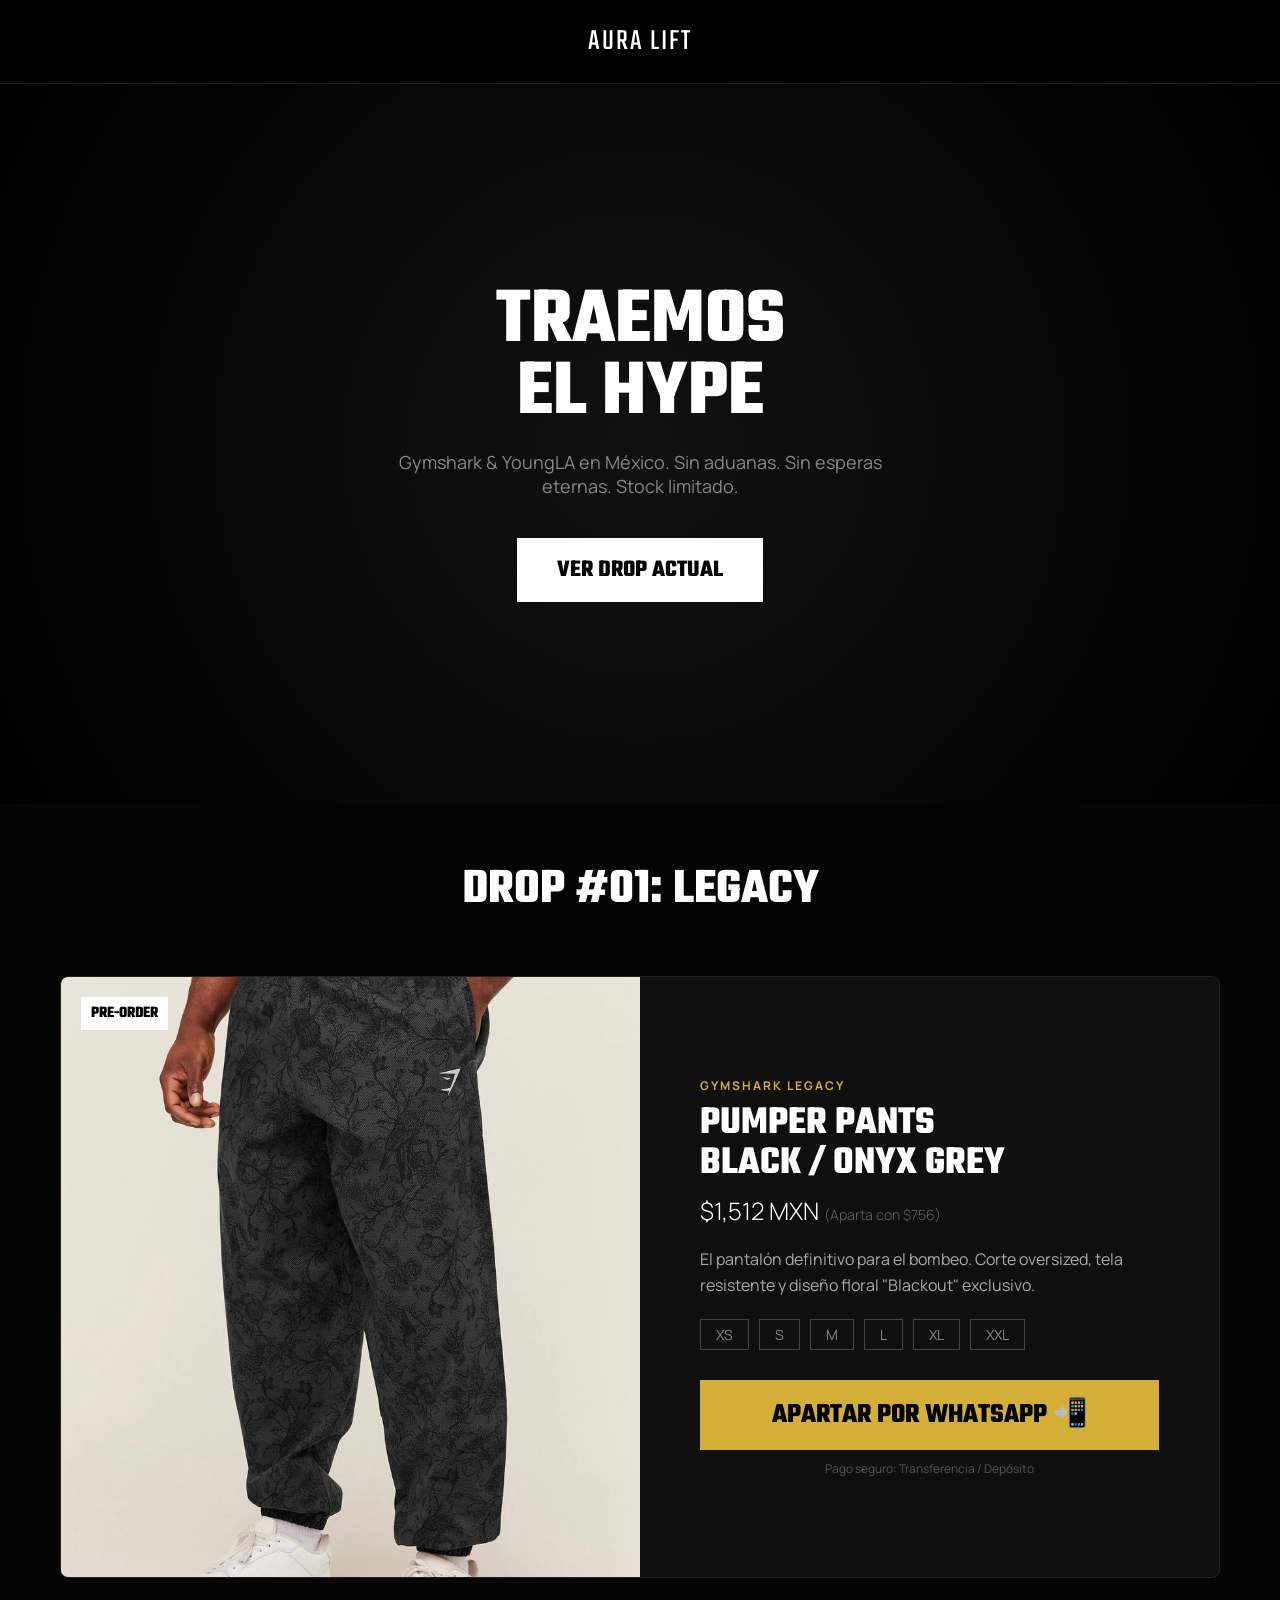
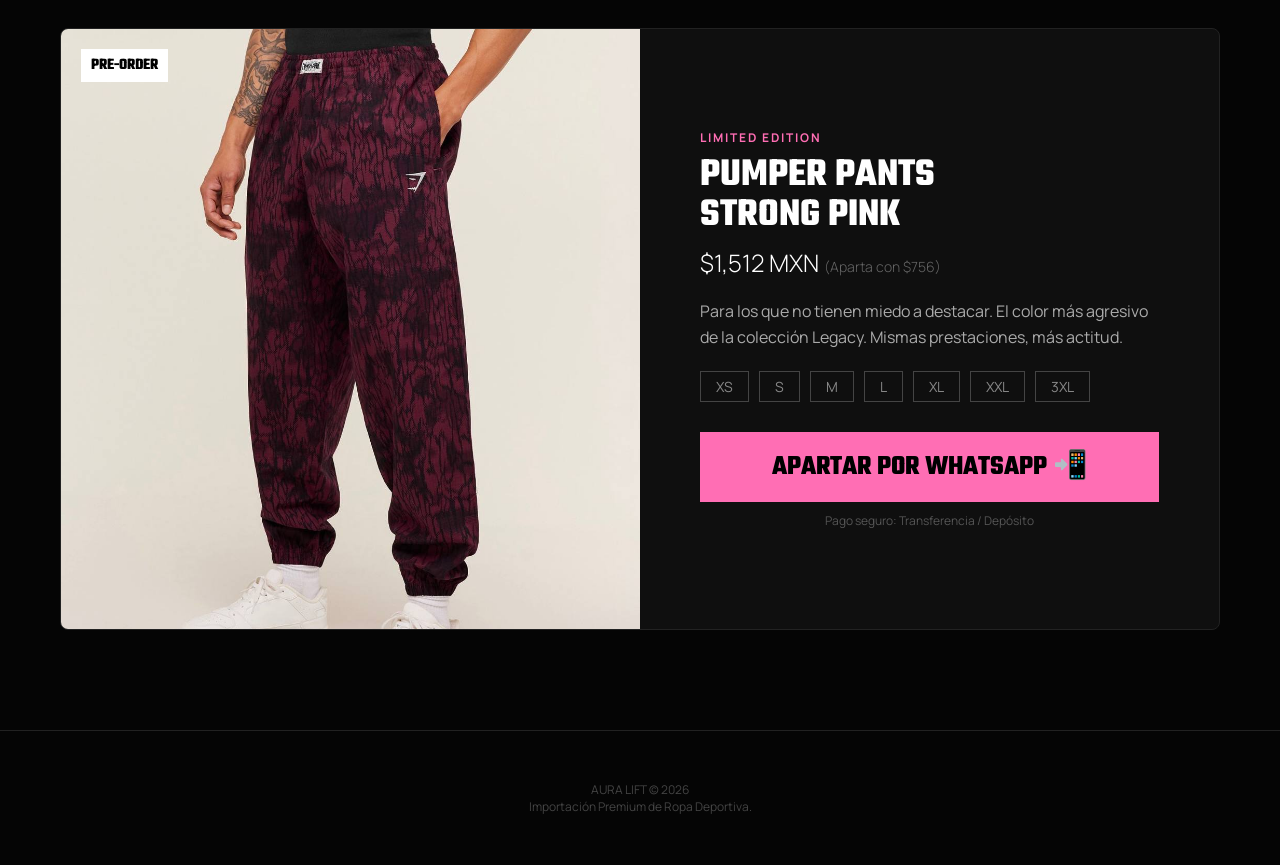
==== auralift/index.html @ 886073d1 "Deploy Aura Lift Store: Add auralift folder with index.html and images" ====
<!DOCTYPE html>
<html lang="es">
<head>
<meta charset="UTF-8">
<meta name="viewport" content="width=device-width, initial-scale=1.0, maximum-scale=1.0, user-scalable=no">
<title>AURA LIFT | Gymwear Premium México</title>
<style>
    @import url('https://fonts.googleapis.com/css2?family=Teko:wght@300;600&family=Manrope:wght@300;500;800&display=swap');

    :root {
        --bg-dark: #050505;
        --accent: #fff;
        --gold: #D4AF37;
        --red: #ff3333;
    }

    * { box-sizing: border-box; margin: 0; padding: 0; }

    body {
        background-color: var(--bg-dark);
        color: #fff;
        font-family: 'Manrope', sans-serif;
        overflow-x: hidden;
    }

    /* === HEADER === */
    header {
        padding: 20px;
        text-align: center;
        border-bottom: 1px solid #222;
        background: rgba(0,0,0,0.9);
        backdrop-filter: blur(10px);
        position: sticky;
        top: 0;
        z-index: 100;
    }
    .logo { font-family: 'Teko'; font-size: 30px; letter-spacing: 2px; }

    /* === HERO === */
    .hero {
        height: 80vh;
        display: flex;
        flex-direction: column;
        justify-content: center;
        align-items: center;
        text-align: center;
        background: radial-gradient(circle at center, #111 0%, #000 100%);
        padding: 20px;
    }
    .hero h1 { font-family: 'Teko'; font-size: 80px; line-height: 0.9; margin-bottom: 20px; text-transform: uppercase; }
    .hero p { color: #888; max-width: 500px; font-size: 18px; margin-bottom: 40px; }
    
    .btn-main {
        background: #fff; color: #000; font-family: 'Teko'; font-size: 24px; padding: 15px 40px; text-decoration: none; text-transform: uppercase; font-weight: bold;
        transition: 0.3s;
    }
    .btn-main:hover { background: #ccc; transform: scale(1.05); }

    /* === CATALOG === */
    .catalog { padding: 50px 20px; max-width: 1200px; margin: 0 auto; }
    .section-title { font-family: 'Teko'; font-size: 50px; text-align: center; margin-bottom: 50px; }

    .product-grid { display: flex; flex-direction: column; gap: 50px; } /* Mobile First */

    .product-card {
        background: #0f0f0f;
        border: 1px solid #222;
        border-radius: 8px;
        overflow: hidden;
        margin-bottom: 0; /* Reset margin */
    }
    
    .product-gallery {
        position: relative;
        height: 500px;
        overflow: hidden;
    }
    .product-img {
        width: 100%; height: 100%; object-fit: cover;
    }
    
    .product-info { padding: 30px; }
    .product-tag { color: var(--gold); font-size: 12px; letter-spacing: 2px; text-transform: uppercase; font-weight: bold; margin-bottom: 10px; display: block; }
    .product-title { font-family: 'Teko'; font-size: 40px; margin-bottom: 10px; line-height: 1; }
    .product-price { font-size: 24px; color: #fff; font-weight: 300; margin-bottom: 20px; }
    .product-sizes { display: flex; gap: 10px; margin-bottom: 30px; }
    .size { border: 1px solid #444; padding: 5px 15px; color: #888; font-size: 14px; }
    
    .btn-buy {
        display: block; width: 100%; text-align: center; background: var(--gold); color: #000;
        font-family: 'Teko'; font-size: 28px; padding: 15px; text-decoration: none; text-transform: uppercase; font-weight: bold;
    }

    /* === FOOTER === */
    footer { padding: 50px 20px; text-align: center; border-top: 1px solid #222; margin-top: 50px; color: #444; font-size: 12px; }

    @media (min-width: 768px) {
        .product-card { display: flex; align-items: center; }
        .product-gallery { width: 50%; height: 600px; }
        .product-info { width: 50%; padding: 60px; }
    }
</style>
</head>
<body>

<header>
    <div class="logo">AURA LIFT</div>
</header>

<section class="hero">
    <h1>TRAEMOS<br>EL HYPE</h1>
    <p>Gymshark & YoungLA en México. Sin aduanas. Sin esperas eternas. Stock limitado.</p>
    <a href="#drop" class="btn-main">VER DROP ACTUAL</a>
</section>

<section class="catalog" id="drop">
    <h2 class="section-title">DROP #01: LEGACY</h2>

    <div class="product-grid">
        
        <!-- PRODUCT 1: BLACK / ONYX GREY -->
        <div class="product-card">
            <div class="product-gallery">
                <img src="img/pumper_pants_1.jpg" class="product-img">
                <div style="position:absolute; top:20px; left:20px; background:#fff; color:#000; padding:5px 10px; font-family:'Teko'; font-weight:bold;">PRE-ORDER</div>
            </div>
            <div class="product-info">
                <span class="product-tag">GYMSHARK LEGACY</span>
                <h3 class="product-title">PUMPER PANTS<br>BLACK / ONYX GREY</h3>
                <div class="product-price">$1,512 MXN <span style="font-size:14px; color:#666;">(Aparta con $756)</span></div>
                
                <p style="color:#aaa; line-height:1.6; margin-bottom:20px;">
                    El pantalón definitivo para el bombeo. Corte oversized, tela resistente y diseño floral "Blackout" exclusivo.
                </p>

                <div class="product-sizes">
                    <div class="size">XS</div><div class="size">S</div><div class="size">M</div><div class="size">L</div><div class="size">XL</div><div class="size">XXL</div>
                </div>

                <!-- WhatsApp Link (Dynamic) -->
                <a href="https://wa.me/528332051472?text=Hola,%20quiero%20apartar%20el%20Pumper%20Pants%20BLACK%20en%20talla..." class="btn-buy">
                    APARTAR POR WHATSAPP 📲
                </a>
                <p style="text-align:center; font-size:12px; color:#555; margin-top:10px;">Pago seguro: Transferencia / Depósito</p>
            </div>
        </div>

        <!-- PRODUCT 2: STRONG PINK -->
        <div class="product-card">
            <div class="product-gallery">
                <img src="img/pumper_pink_1.jpg" class="product-img">
                <div style="position:absolute; top:20px; left:20px; background:#fff; color:#000; padding:5px 10px; font-family:'Teko'; font-weight:bold;">PRE-ORDER</div>
            </div>
            <div class="product-info">
                <span class="product-tag" style="color:#ff6eb4;">LIMITED EDITION</span>
                <h3 class="product-title">PUMPER PANTS<br>STRONG PINK</h3>
                <div class="product-price">$1,512 MXN <span style="font-size:14px; color:#666;">(Aparta con $756)</span></div>
                
                <p style="color:#aaa; line-height:1.6; margin-bottom:20px;">
                    Para los que no tienen miedo a destacar. El color más agresivo de la colección Legacy. Mismas prestaciones, más actitud.
                </p>

                <div class="product-sizes">
                    <div class="size">XS</div><div class="size">S</div><div class="size">M</div><div class="size">L</div><div class="size">XL</div><div class="size">XXL</div><div class="size">3XL</div>
                </div>

                <!-- WhatsApp Link (Dynamic) -->
                <a href="https://wa.me/528332051472?text=Hola,%20quiero%20apartar%20el%20Pumper%20Pants%20PINK%20en%20talla..." class="btn-buy" style="background:#ff6eb4; color:#000;">
                    APARTAR POR WHATSAPP 📲
                </a>
                <p style="text-align:center; font-size:12px; color:#555; margin-top:10px;">Pago seguro: Transferencia / Depósito</p>
            </div>
        </div>

    </div>
</section>

<footer>
    AURA LIFT © 2026<br>
    Importación Premium de Ropa Deportiva.
</footer>

</body>
</html>
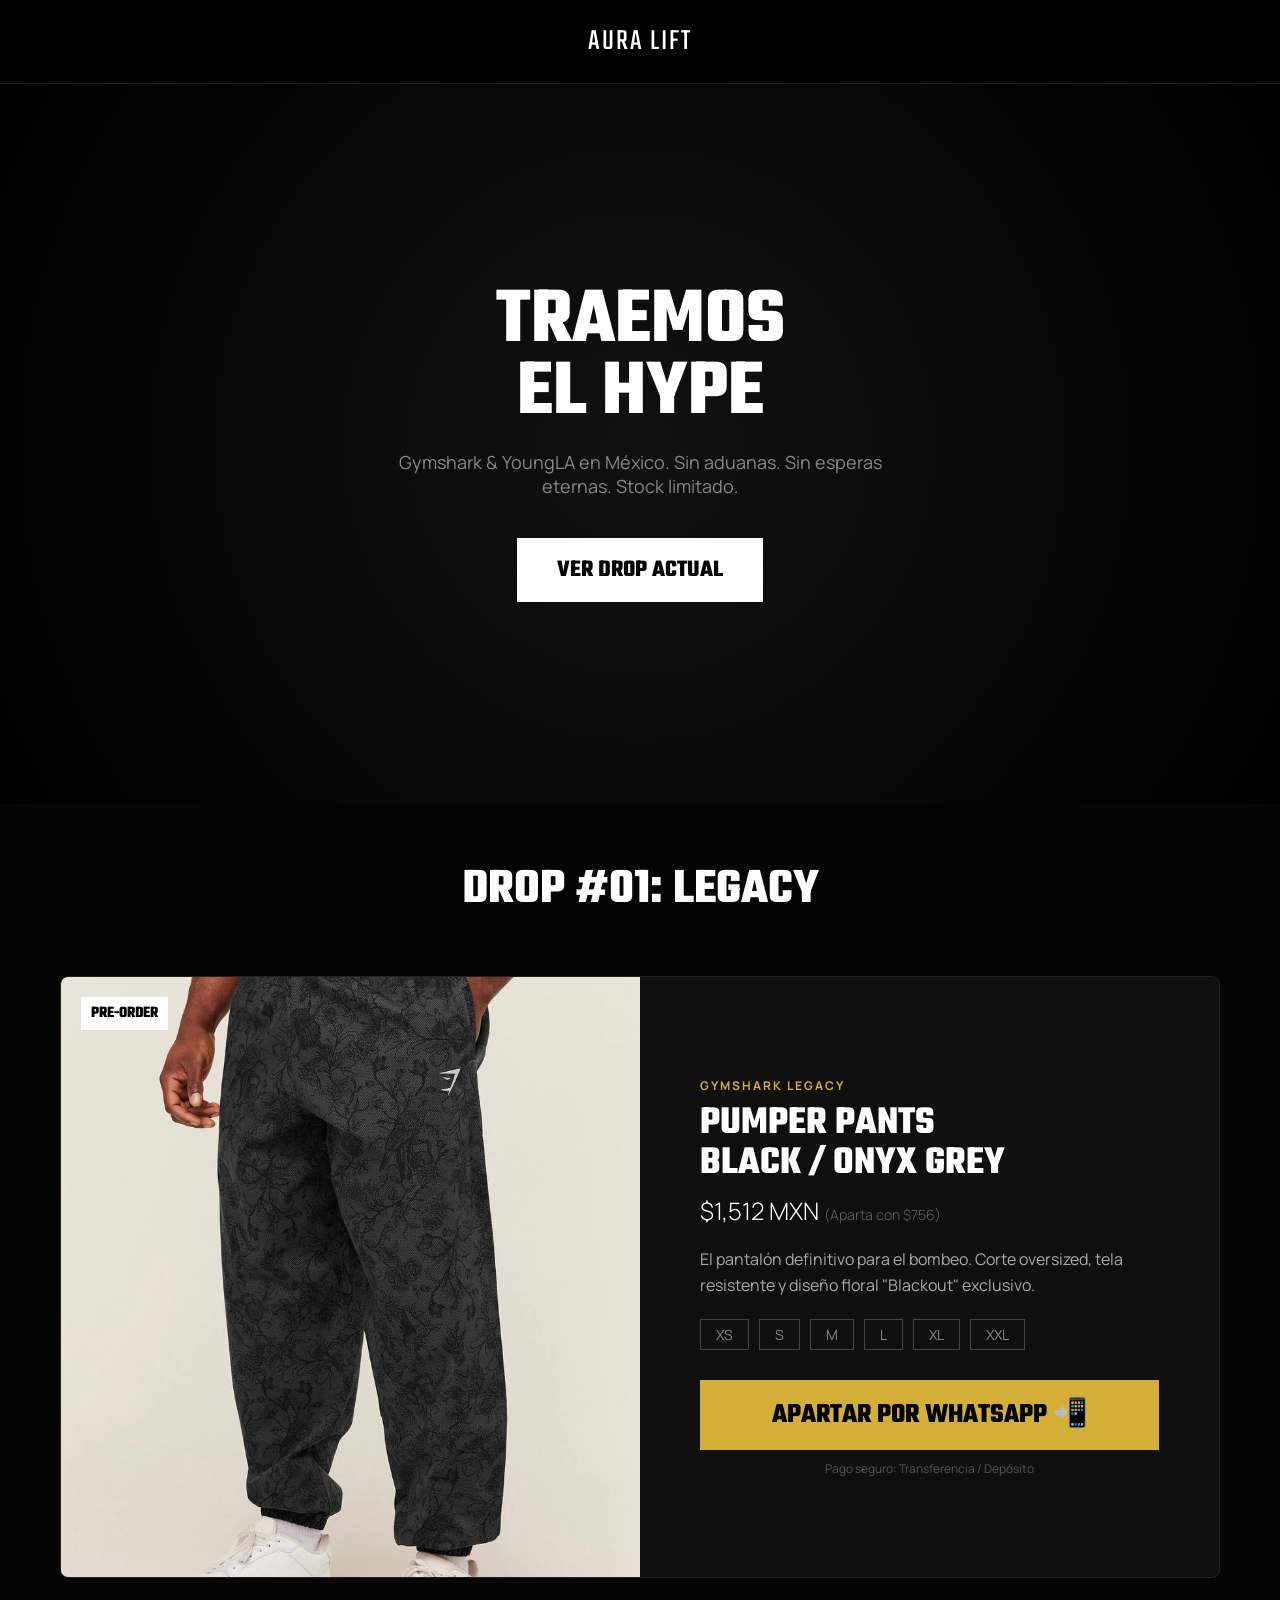
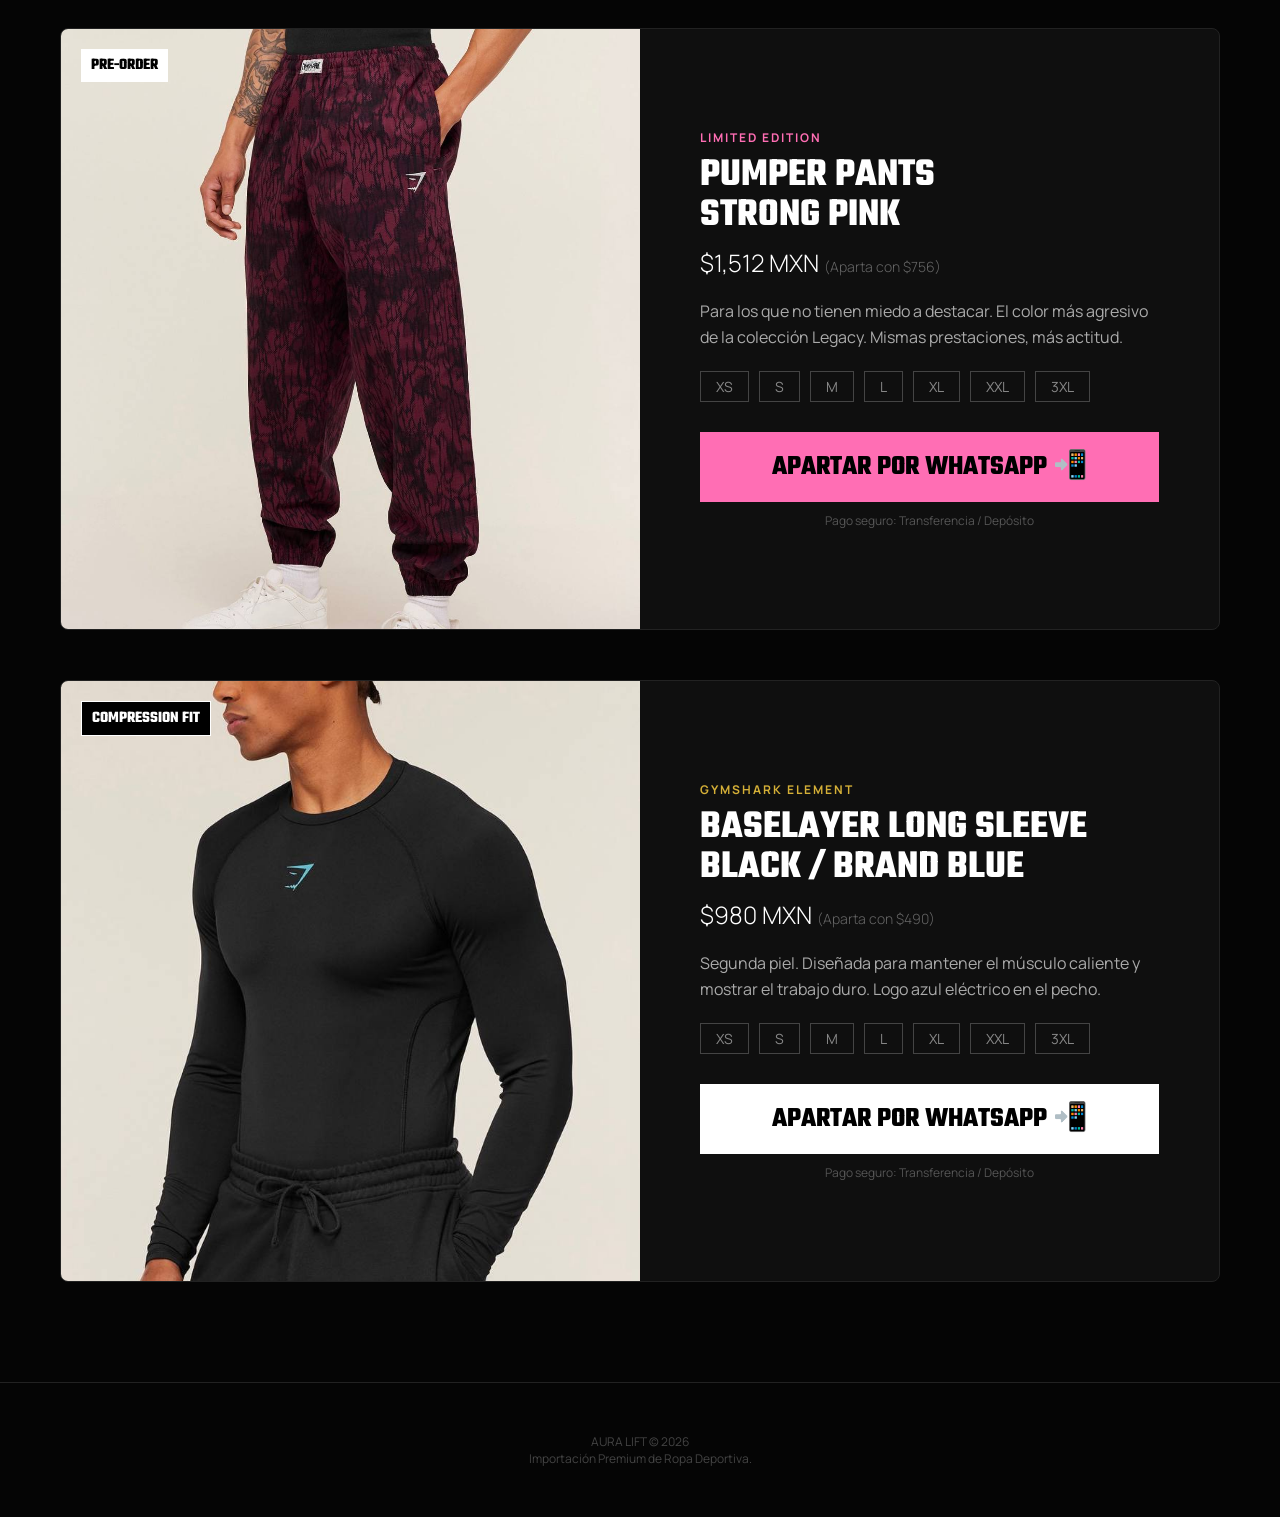
==== commit 39eb310d: "Update Aura Lift Store: Add Element Baselayer and fix layout" ====
--- a/auralift/index.html
+++ b/auralift/index.html
@@ -68,7 +68,29 @@
         border-radius: 8px;
         overflow: hidden;
         margin-bottom: 0; /* Reset margin */
-    }
+        position: relative;
+    }
+
+    /* COLOR SELECTOR STYLES */
+    .color-selector {
+        display: flex;
+        gap: 15px;
+        margin-bottom: 20px;
+    }
+    .color-dot {
+        width: 30px; height: 30px;
+        border-radius: 50%;
+        border: 2px solid #333;
+        cursor: pointer;
+        transition: 0.3s;
+    }
+    .color-dot:hover, .color-dot.active { border-color: #fff; transform: scale(1.1); }
+    
+    /* Hide/Show Logic */
+    .variant { display: none; }
+    .variant.active { display: block; animation: fadeIn 0.5s; }
+    
+    @keyframes fadeIn { from { opacity: 0; } to { opacity: 1; } }
     
     .product-gallery {
         position: relative;
@@ -172,6 +194,33 @@
             </div>
         </div>
 
+        <!-- PRODUCT 3: ELEMENT BASELAYER (COMPRESSION) -->
+        <div class="product-card">
+            <div class="product-gallery">
+                <img src="img/baselayer_1.jpg" class="product-img">
+                <div style="position:absolute; top:20px; left:20px; background:#000; color:#fff; padding:5px 10px; font-family:'Teko'; font-weight:bold; border:1px solid #fff;">COMPRESSION FIT</div>
+            </div>
+            <div class="product-info">
+                <span class="product-tag">GYMSHARK ELEMENT</span>
+                <h3 class="product-title">BASELAYER LONG SLEEVE<br>BLACK / BRAND BLUE</h3>
+                <div class="product-price">$980 MXN <span style="font-size:14px; color:#666;">(Aparta con $490)</span></div>
+                
+                <p style="color:#aaa; line-height:1.6; margin-bottom:20px;">
+                    Segunda piel. Diseñada para mantener el músculo caliente y mostrar el trabajo duro. Logo azul eléctrico en el pecho.
+                </p>
+
+                <div class="product-sizes">
+                    <div class="size">XS</div><div class="size">S</div><div class="size">M</div><div class="size">L</div><div class="size">XL</div><div class="size">XXL</div><div class="size">3XL</div>
+                </div>
+
+                <!-- WhatsApp Link -->
+                <a href="https://wa.me/528332051472?text=Hola,%20quiero%20apartar%20la%20Baselayer%20Negra%20en%20talla..." class="btn-buy" style="background:#fff;">
+                    APARTAR POR WHATSAPP 📲
+                </a>
+                <p style="text-align:center; font-size:12px; color:#555; margin-top:10px;">Pago seguro: Transferencia / Depósito</p>
+            </div>
+        </div>
+
     </div>
 </section>
 
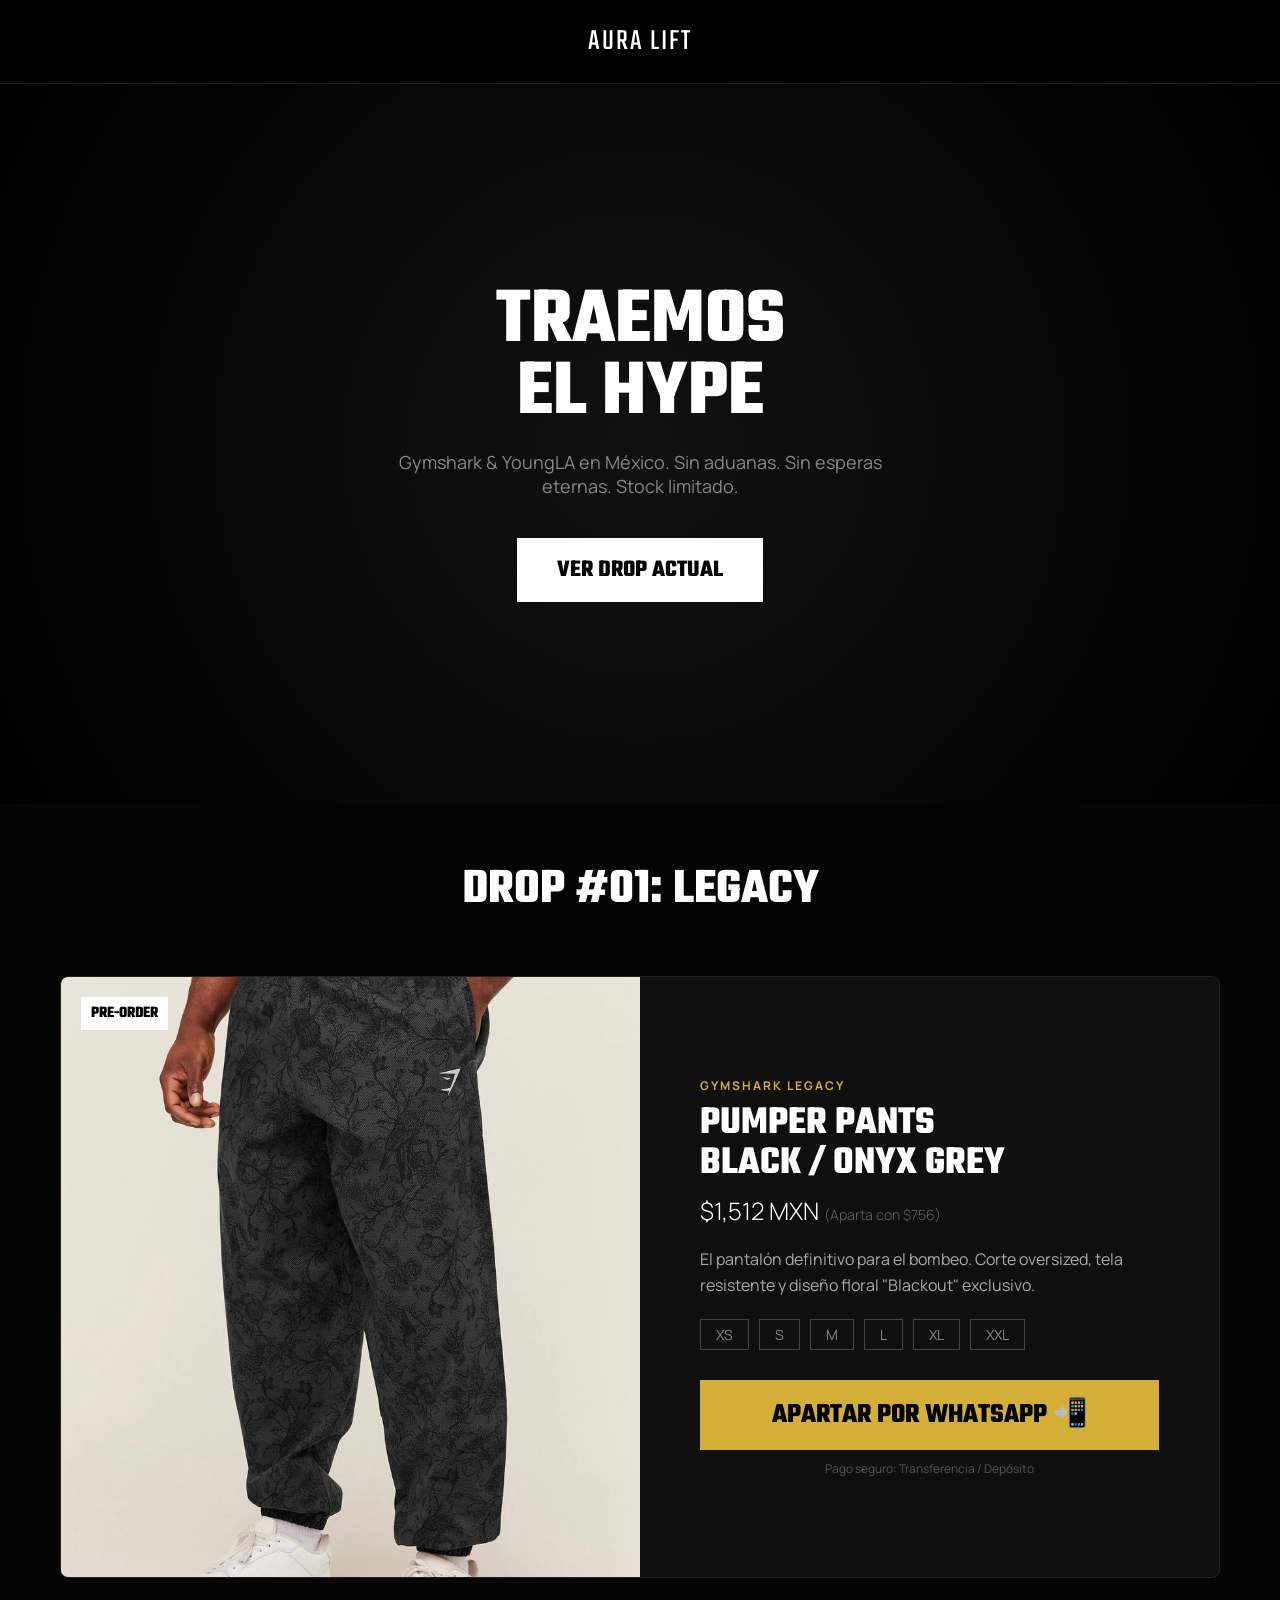
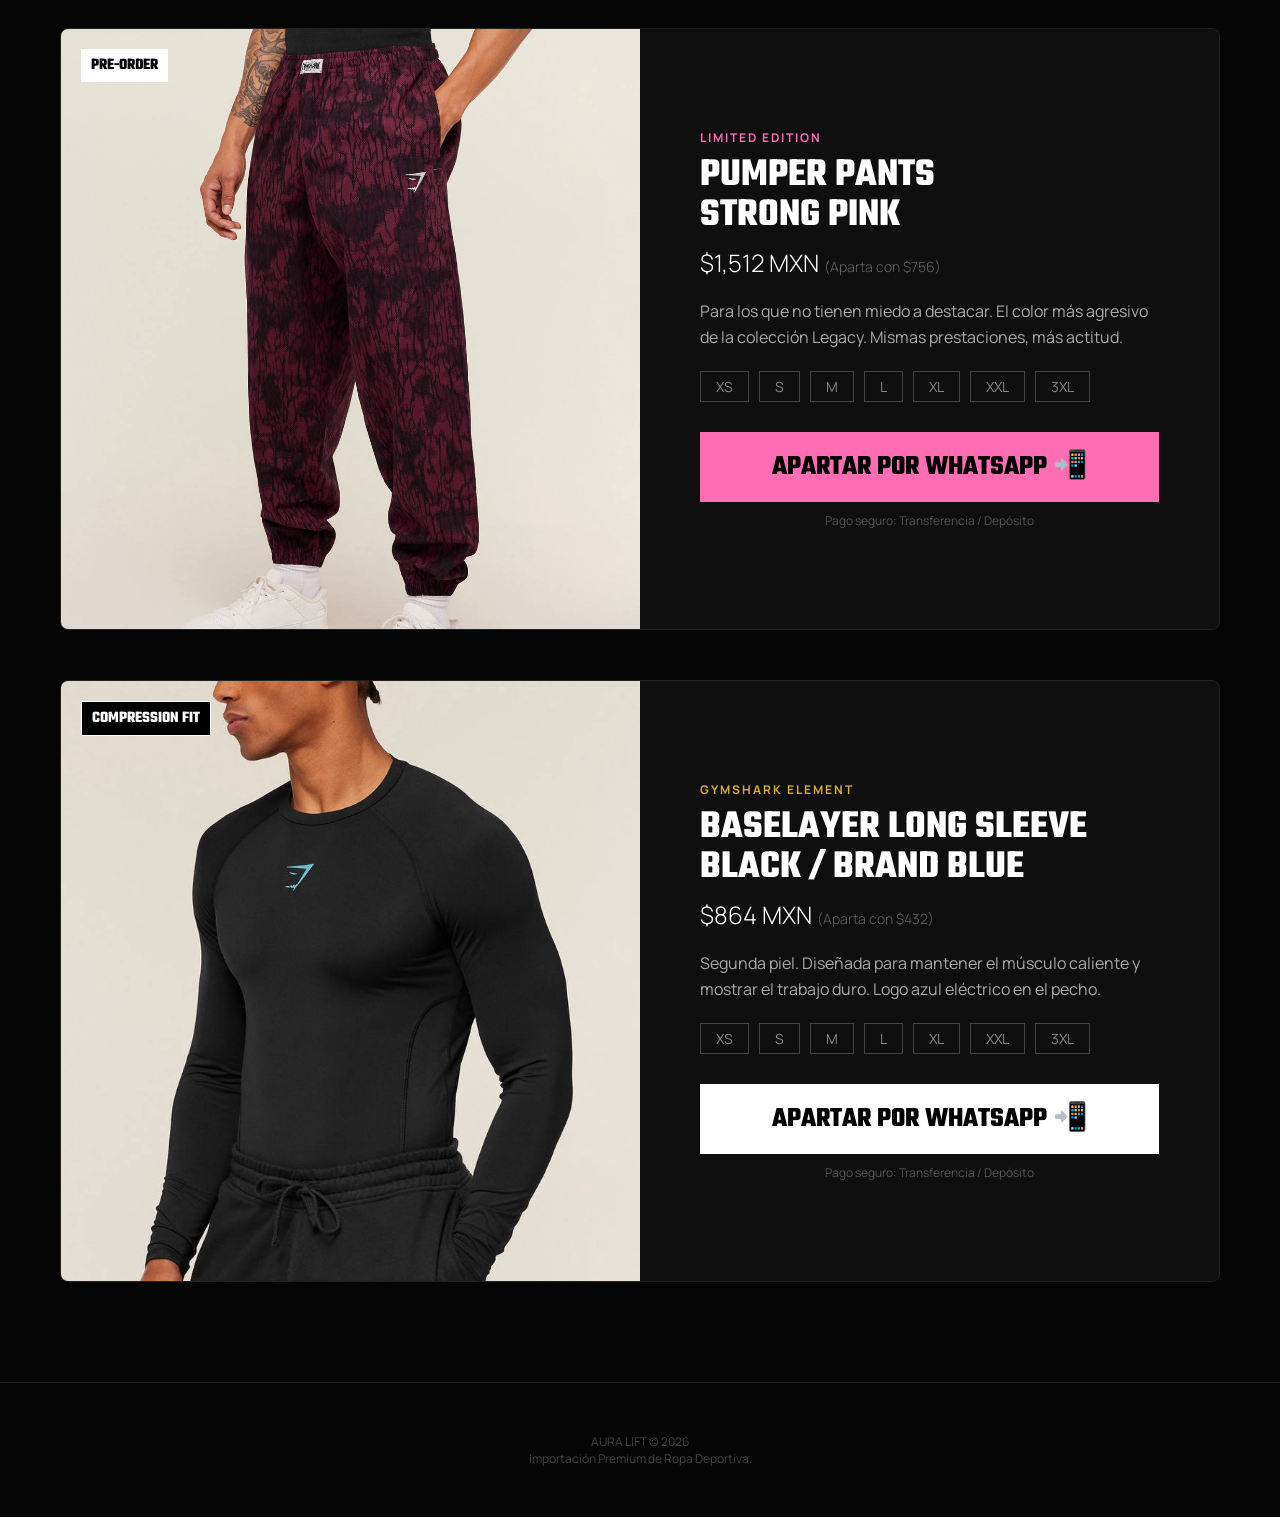
==== commit 8033ea89: "Update Aura Lift Pricing: Correct Baselayer price to" ====
--- a/auralift/index.html
+++ b/auralift/index.html
@@ -203,7 +203,7 @@
             <div class="product-info">
                 <span class="product-tag">GYMSHARK ELEMENT</span>
                 <h3 class="product-title">BASELAYER LONG SLEEVE<br>BLACK / BRAND BLUE</h3>
-                <div class="product-price">$980 MXN <span style="font-size:14px; color:#666;">(Aparta con $490)</span></div>
+                <div class="product-price">$864 MXN <span style="font-size:14px; color:#666;">(Aparta con $432)</span></div>
                 
                 <p style="color:#aaa; line-height:1.6; margin-bottom:20px;">
                     Segunda piel. Diseñada para mantener el músculo caliente y mostrar el trabajo duro. Logo azul eléctrico en el pecho.
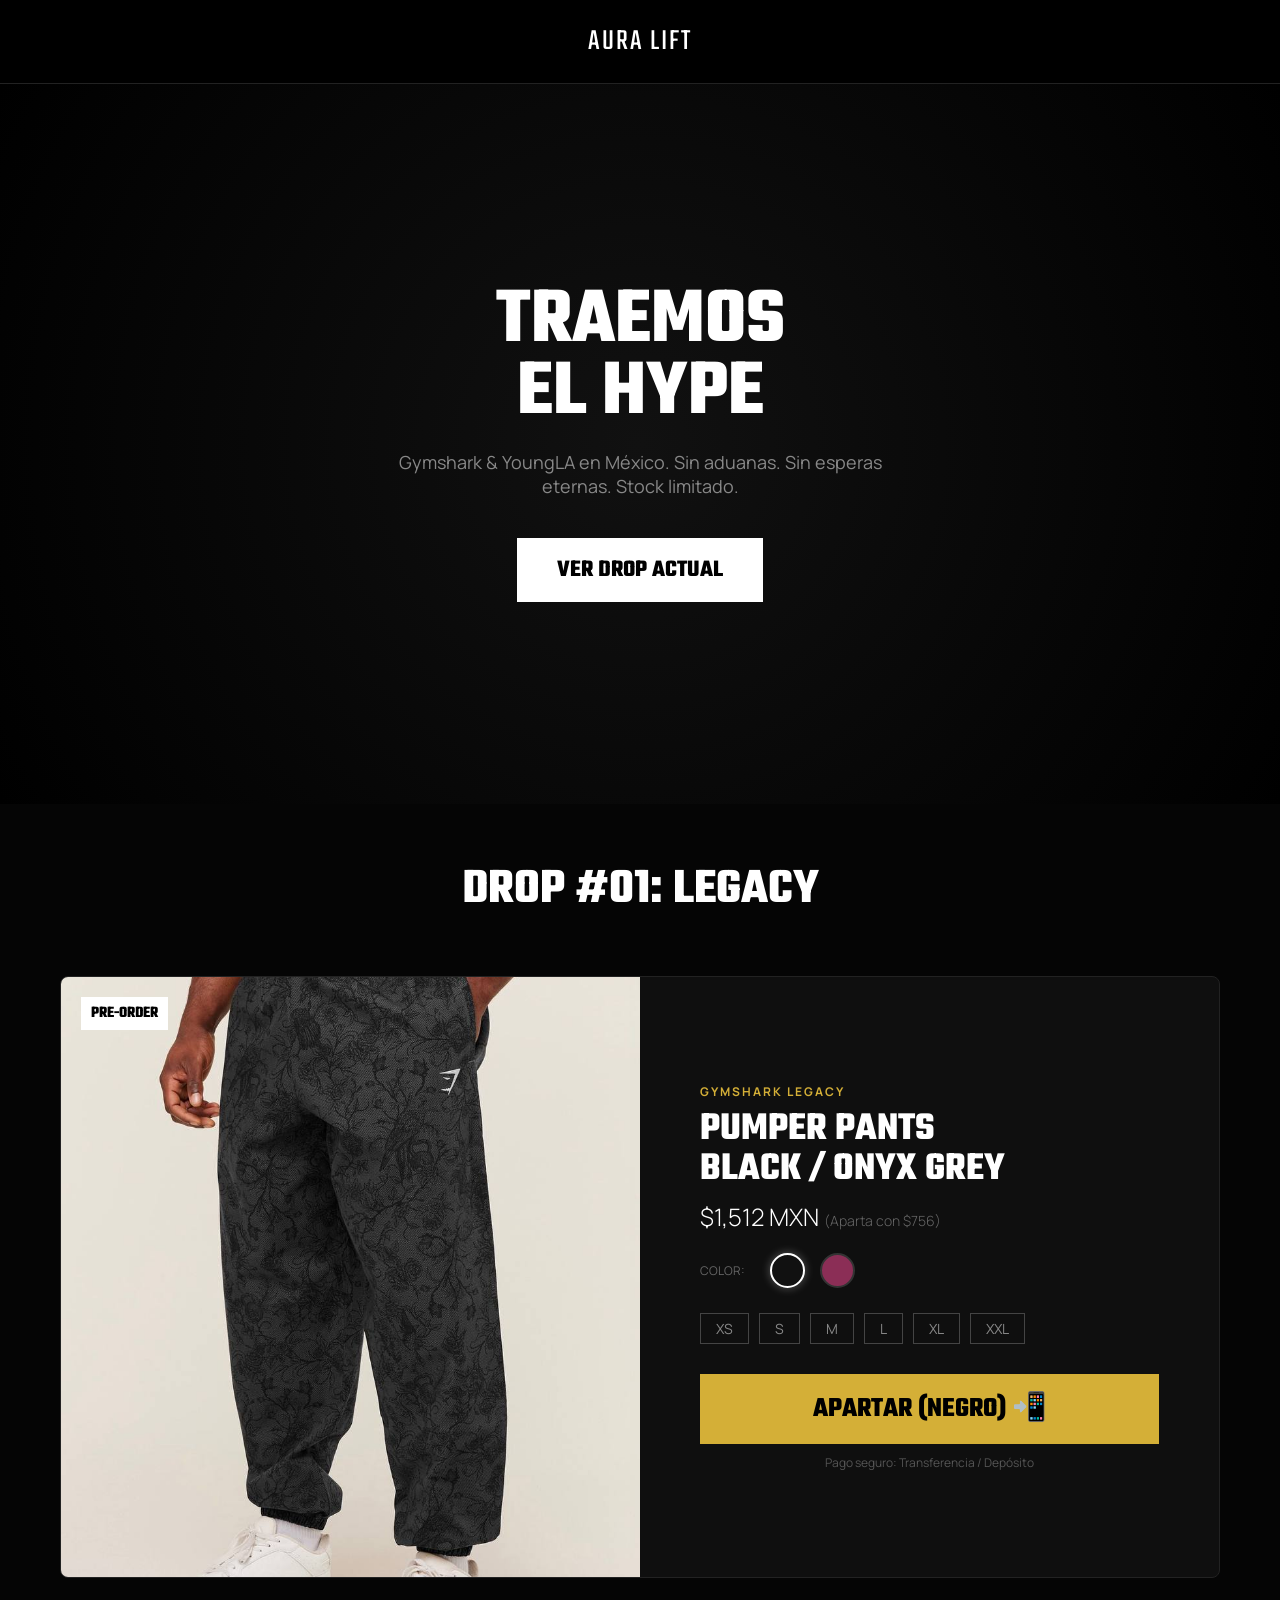
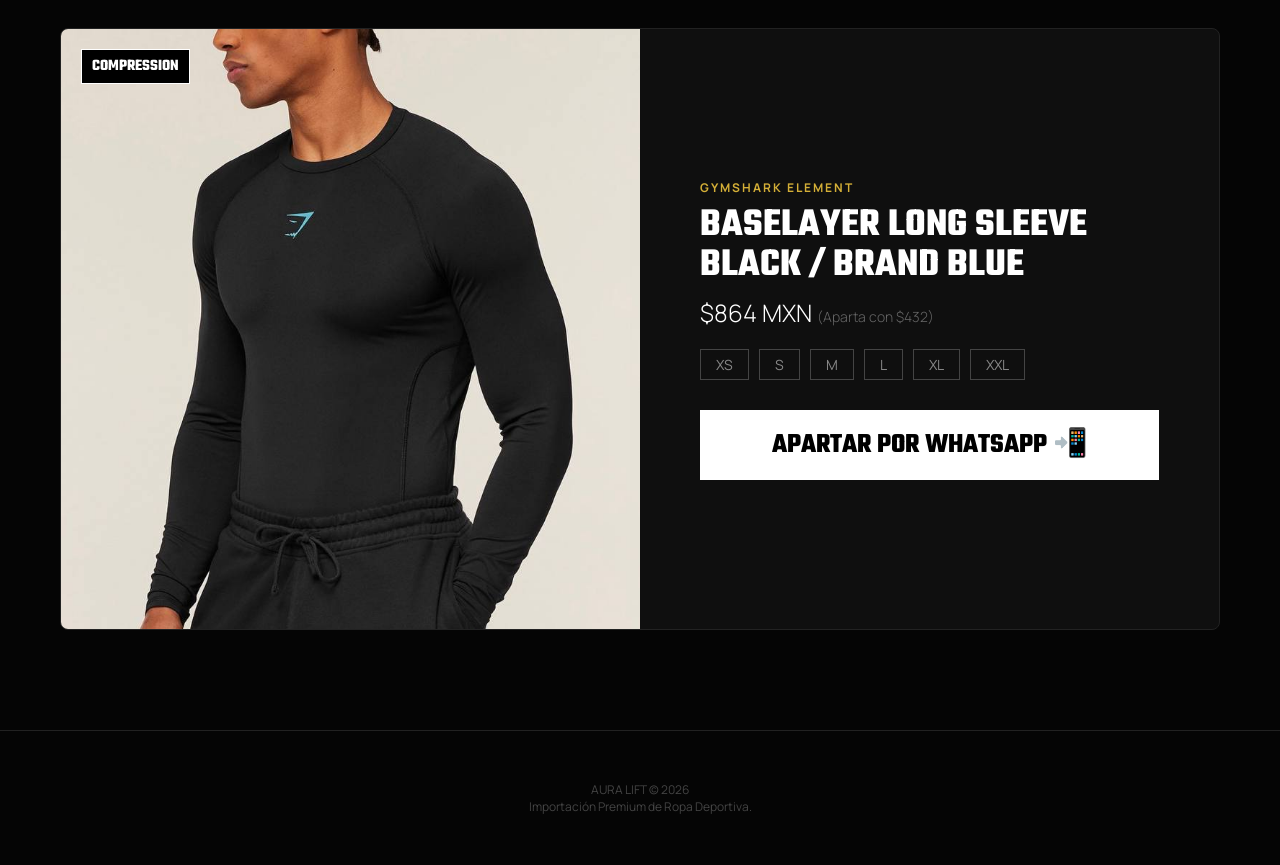
==== commit 2dd2ab7f: "Upgrade Aura Lift: Implement Color Selector logic for Pumper Pants" ====
--- a/auralift/index.html
+++ b/auralift/index.html
@@ -11,7 +11,7 @@
         --bg-dark: #050505;
         --accent: #fff;
         --gold: #D4AF37;
-        --red: #ff3333;
+        --pink: #ff6eb4;
     }
 
     * { box-sizing: border-box; margin: 0; padding: 0; }
@@ -60,37 +60,16 @@
     .catalog { padding: 50px 20px; max-width: 1200px; margin: 0 auto; }
     .section-title { font-family: 'Teko'; font-size: 50px; text-align: center; margin-bottom: 50px; }
 
-    .product-grid { display: flex; flex-direction: column; gap: 50px; } /* Mobile First */
+    .product-grid { display: flex; flex-direction: column; gap: 50px; }
 
     .product-card {
         background: #0f0f0f;
         border: 1px solid #222;
         border-radius: 8px;
         overflow: hidden;
-        margin-bottom: 0; /* Reset margin */
+        margin-bottom: 0;
         position: relative;
     }
-
-    /* COLOR SELECTOR STYLES */
-    .color-selector {
-        display: flex;
-        gap: 15px;
-        margin-bottom: 20px;
-    }
-    .color-dot {
-        width: 30px; height: 30px;
-        border-radius: 50%;
-        border: 2px solid #333;
-        cursor: pointer;
-        transition: 0.3s;
-    }
-    .color-dot:hover, .color-dot.active { border-color: #fff; transform: scale(1.1); }
-    
-    /* Hide/Show Logic */
-    .variant { display: none; }
-    .variant.active { display: block; animation: fadeIn 0.5s; }
-    
-    @keyframes fadeIn { from { opacity: 0; } to { opacity: 1; } }
     
     .product-gallery {
         position: relative;
@@ -99,7 +78,10 @@
     }
     .product-img {
         width: 100%; height: 100%; object-fit: cover;
-    }
+        display: none; /* Hide all images by default */
+        animation: fadeIn 0.4s ease-in-out;
+    }
+    .product-img.active { display: block; } /* Show active */
     
     .product-info { padding: 30px; }
     .product-tag { color: var(--gold); font-size: 12px; letter-spacing: 2px; text-transform: uppercase; font-weight: bold; margin-bottom: 10px; display: block; }
@@ -108,10 +90,39 @@
     .product-sizes { display: flex; gap: 10px; margin-bottom: 30px; }
     .size { border: 1px solid #444; padding: 5px 15px; color: #888; font-size: 14px; }
     
+    /* COLOR SELECTOR */
+    .color-selector {
+        display: flex;
+        gap: 15px;
+        margin-bottom: 25px;
+        align-items: center;
+    }
+    .color-label { font-size: 12px; color: #666; text-transform: uppercase; margin-right: 10px; }
+    .color-dot {
+        width: 35px; height: 35px;
+        border-radius: 50%;
+        border: 2px solid #333;
+        cursor: pointer;
+        transition: 0.3s;
+        position: relative;
+    }
+    .color-dot:hover { transform: scale(1.1); }
+    .color-dot.active { border-color: #fff; box-shadow: 0 0 10px rgba(255,255,255,0.3); }
+
+    /* Dot Colors */
+    .dot-black { background: #111; }
+    .dot-pink { background: #6b1c3a; /* Dark Pink */ }
+
+    /* Buy Buttons (Hidden by default) */
     .btn-buy {
-        display: block; width: 100%; text-align: center; background: var(--gold); color: #000;
+        display: none; /* Hidden */
+        width: 100%; text-align: center; background: var(--gold); color: #000;
         font-family: 'Teko'; font-size: 28px; padding: 15px; text-decoration: none; text-transform: uppercase; font-weight: bold;
-    }
+        animation: fadeIn 0.4s;
+    }
+    .btn-buy.active { display: block; }
+
+    @keyframes fadeIn { from { opacity: 0; transform: translateY(5px); } to { opacity: 1; transform: translateY(0); } }
 
     /* === FOOTER === */
     footer { padding: 50px 20px; text-align: center; border-top: 1px solid #222; margin-top: 50px; color: #444; font-size: 12px; }
@@ -140,84 +151,62 @@
 
     <div class="product-grid">
         
-        <!-- PRODUCT 1: BLACK / ONYX GREY -->
-        <div class="product-card">
+        <!-- PRODUCT 1: PUMPER PANTS (Hybrid Card) -->
+        <div class="product-card" id="card-pumper">
             <div class="product-gallery">
-                <img src="img/pumper_pants_1.jpg" class="product-img">
+                <!-- Images for Black -->
+                <img src="img/pumper_pants_1.jpg" class="product-img active" data-color="black">
+                <!-- Images for Pink -->
+                <img src="img/pumper_pink_1.jpg" class="product-img" data-color="pink">
+                
                 <div style="position:absolute; top:20px; left:20px; background:#fff; color:#000; padding:5px 10px; font-family:'Teko'; font-weight:bold;">PRE-ORDER</div>
             </div>
             <div class="product-info">
-                <span class="product-tag">GYMSHARK LEGACY</span>
-                <h3 class="product-title">PUMPER PANTS<br>BLACK / ONYX GREY</h3>
+                <span class="product-tag" id="tag-pumper">GYMSHARK LEGACY</span>
+                <h3 class="product-title" id="title-pumper">PUMPER PANTS<br>BLACK / ONYX GREY</h3>
                 <div class="product-price">$1,512 MXN <span style="font-size:14px; color:#666;">(Aparta con $756)</span></div>
                 
-                <p style="color:#aaa; line-height:1.6; margin-bottom:20px;">
-                    El pantalón definitivo para el bombeo. Corte oversized, tela resistente y diseño floral "Blackout" exclusivo.
-                </p>
+                <div class="color-selector">
+                    <span class="color-label">Color:</span>
+                    <div class="color-dot dot-black active" onclick="selectColor('pumper', 'black')"></div>
+                    <div class="color-dot dot-pink" style="background:#8b2e56;" onclick="selectColor('pumper', 'pink')"></div>
+                </div>
 
                 <div class="product-sizes">
                     <div class="size">XS</div><div class="size">S</div><div class="size">M</div><div class="size">L</div><div class="size">XL</div><div class="size">XXL</div>
                 </div>
 
-                <!-- WhatsApp Link (Dynamic) -->
-                <a href="https://wa.me/528332051472?text=Hola,%20quiero%20apartar%20el%20Pumper%20Pants%20BLACK%20en%20talla..." class="btn-buy">
-                    APARTAR POR WHATSAPP 📲
+                <!-- Btn Black -->
+                <a href="https://wa.me/528332051472?text=Hola,%20quiero%20apartar%20el%20Pumper%20Pants%20BLACK%20en%20talla..." class="btn-buy active" id="btn-pumper-black">
+                    APARTAR (NEGRO) 📲
                 </a>
+                <!-- Btn Pink -->
+                <a href="https://wa.me/528332051472?text=Hola,%20quiero%20apartar%20el%20Pumper%20Pants%20PINK%20en%20talla..." class="btn-buy" id="btn-pumper-pink" style="background:#ff6eb4; color:#000;">
+                    APARTAR (ROSA) 📲
+                </a>
+
                 <p style="text-align:center; font-size:12px; color:#555; margin-top:10px;">Pago seguro: Transferencia / Depósito</p>
             </div>
         </div>
 
-        <!-- PRODUCT 2: STRONG PINK -->
+        <!-- PRODUCT 2: BASELAYER (Static) -->
         <div class="product-card">
             <div class="product-gallery">
-                <img src="img/pumper_pink_1.jpg" class="product-img">
-                <div style="position:absolute; top:20px; left:20px; background:#fff; color:#000; padding:5px 10px; font-family:'Teko'; font-weight:bold;">PRE-ORDER</div>
-            </div>
-            <div class="product-info">
-                <span class="product-tag" style="color:#ff6eb4;">LIMITED EDITION</span>
-                <h3 class="product-title">PUMPER PANTS<br>STRONG PINK</h3>
-                <div class="product-price">$1,512 MXN <span style="font-size:14px; color:#666;">(Aparta con $756)</span></div>
-                
-                <p style="color:#aaa; line-height:1.6; margin-bottom:20px;">
-                    Para los que no tienen miedo a destacar. El color más agresivo de la colección Legacy. Mismas prestaciones, más actitud.
-                </p>
-
-                <div class="product-sizes">
-                    <div class="size">XS</div><div class="size">S</div><div class="size">M</div><div class="size">L</div><div class="size">XL</div><div class="size">XXL</div><div class="size">3XL</div>
-                </div>
-
-                <!-- WhatsApp Link (Dynamic) -->
-                <a href="https://wa.me/528332051472?text=Hola,%20quiero%20apartar%20el%20Pumper%20Pants%20PINK%20en%20talla..." class="btn-buy" style="background:#ff6eb4; color:#000;">
-                    APARTAR POR WHATSAPP 📲
-                </a>
-                <p style="text-align:center; font-size:12px; color:#555; margin-top:10px;">Pago seguro: Transferencia / Depósito</p>
-            </div>
-        </div>
-
-        <!-- PRODUCT 3: ELEMENT BASELAYER (COMPRESSION) -->
-        <div class="product-card">
-            <div class="product-gallery">
-                <img src="img/baselayer_1.jpg" class="product-img">
-                <div style="position:absolute; top:20px; left:20px; background:#000; color:#fff; padding:5px 10px; font-family:'Teko'; font-weight:bold; border:1px solid #fff;">COMPRESSION FIT</div>
+                <img src="img/baselayer_1.jpg" class="product-img active">
+                <div style="position:absolute; top:20px; left:20px; background:#000; color:#fff; padding:5px 10px; font-family:'Teko'; font-weight:bold; border:1px solid #fff;">COMPRESSION</div>
             </div>
             <div class="product-info">
                 <span class="product-tag">GYMSHARK ELEMENT</span>
                 <h3 class="product-title">BASELAYER LONG SLEEVE<br>BLACK / BRAND BLUE</h3>
                 <div class="product-price">$864 MXN <span style="font-size:14px; color:#666;">(Aparta con $432)</span></div>
                 
-                <p style="color:#aaa; line-height:1.6; margin-bottom:20px;">
-                    Segunda piel. Diseñada para mantener el músculo caliente y mostrar el trabajo duro. Logo azul eléctrico en el pecho.
-                </p>
-
                 <div class="product-sizes">
-                    <div class="size">XS</div><div class="size">S</div><div class="size">M</div><div class="size">L</div><div class="size">XL</div><div class="size">XXL</div><div class="size">3XL</div>
+                    <div class="size">XS</div><div class="size">S</div><div class="size">M</div><div class="size">L</div><div class="size">XL</div><div class="size">XXL</div>
                 </div>
 
-                <!-- WhatsApp Link -->
-                <a href="https://wa.me/528332051472?text=Hola,%20quiero%20apartar%20la%20Baselayer%20Negra%20en%20talla..." class="btn-buy" style="background:#fff;">
+                <a href="https://wa.me/528332051472?text=Hola,%20quiero%20apartar%20la%20Baselayer%20Negra%20en%20talla..." class="btn-buy active" style="background:#fff;">
                     APARTAR POR WHATSAPP 📲
                 </a>
-                <p style="text-align:center; font-size:12px; color:#555; margin-top:10px;">Pago seguro: Transferencia / Depósito</p>
             </div>
         </div>
 
@@ -229,5 +218,39 @@
     Importación Premium de Ropa Deportiva.
 </footer>
 
+<script>
+    function selectColor(product, color) {
+        // 1. Update Dots
+        const card = document.getElementById('card-' + product);
+        const dots = card.querySelectorAll('.color-dot');
+        dots.forEach(d => d.classList.remove('active'));
+        // Find clicked dot logic (simplified for demo, assumes order or event target)
+        if(color === 'black') dots[0].classList.add('active');
+        if(color === 'pink') dots[1].classList.add('active');
+
+        // 2. Update Images
+        const imgs = card.querySelectorAll('.product-img');
+        imgs.forEach(img => {
+            img.classList.remove('active');
+            if(img.dataset.color === color) img.classList.add('active');
+        });
+
+        // 3. Update Buttons
+        const btnBlack = document.getElementById('btn-' + product + '-black');
+        const btnPink = document.getElementById('btn-' + product + '-pink');
+        
+        btnBlack.classList.remove('active');
+        btnPink.classList.remove('active');
+
+        if(color === 'black') btnBlack.classList.add('active');
+        if(color === 'pink') btnPink.classList.add('active');
+
+        // 4. Update Title (Optional)
+        const title = document.getElementById('title-' + product);
+        if(color === 'black') title.innerHTML = 'PUMPER PANTS<br>BLACK / ONYX GREY';
+        if(color === 'pink') title.innerHTML = 'PUMPER PANTS<br>STRONG PINK';
+    }
+</script>
+
 </body>
 </html>
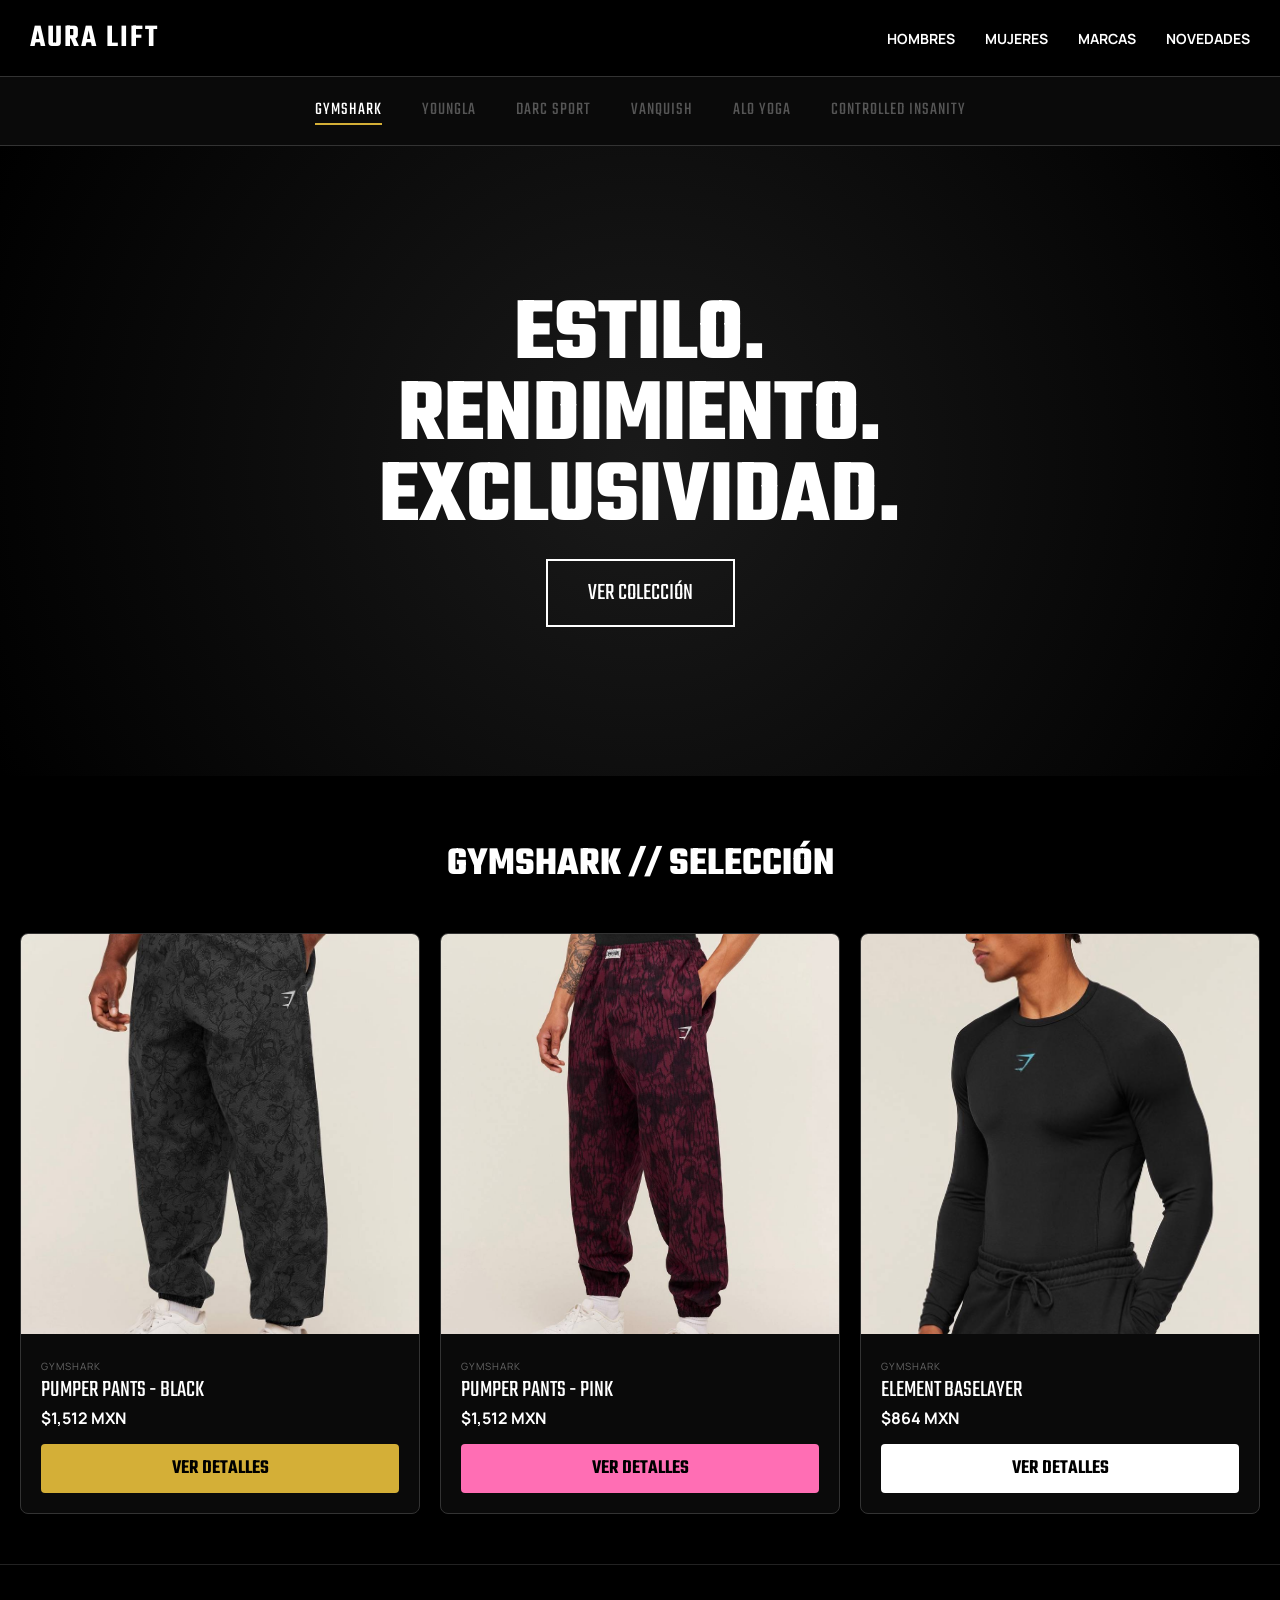
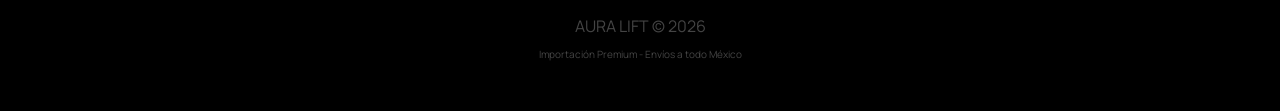
==== commit 2bb85bf9: "Major Aura Lift Upgrade: Add Mega Menu, Brands Bar, and VQ Fit style grid" ====
--- a/auralift/index.html
+++ b/auralift/index.html
@@ -5,252 +5,259 @@
 <meta name="viewport" content="width=device-width, initial-scale=1.0, maximum-scale=1.0, user-scalable=no">
 <title>AURA LIFT | Gymwear Premium México</title>
 <style>
-    @import url('https://fonts.googleapis.com/css2?family=Teko:wght@300;600&family=Manrope:wght@300;500;800&display=swap');
+    @import url('https://fonts.googleapis.com/css2?family=Teko:wght@300;500;600&family=Manrope:wght@300;500;700&display=swap');
 
     :root {
-        --bg-dark: #050505;
-        --accent: #fff;
+        --bg-dark: #000;
+        --text-main: #fff;
         --gold: #D4AF37;
-        --pink: #ff6eb4;
+        --gray: #1a1a1a;
+        --border: #333;
     }
 
     * { box-sizing: border-box; margin: 0; padding: 0; }
-
-    body {
-        background-color: var(--bg-dark);
-        color: #fff;
-        font-family: 'Manrope', sans-serif;
-        overflow-x: hidden;
-    }
-
-    /* === HEADER === */
+    body { background-color: var(--bg-dark); color: var(--text-main); font-family: 'Manrope', sans-serif; overflow-x: hidden; }
+    a { text-decoration: none; color: inherit; }
+
+    /* === HEADER & MEGA MENU === */
     header {
-        padding: 20px;
-        text-align: center;
-        border-bottom: 1px solid #222;
-        background: rgba(0,0,0,0.9);
-        backdrop-filter: blur(10px);
+        background: rgba(0,0,0,0.95);
+        border-bottom: 1px solid var(--border);
         position: sticky;
         top: 0;
-        z-index: 100;
-    }
-    .logo { font-family: 'Teko'; font-size: 30px; letter-spacing: 2px; }
+        z-index: 1000;
+    }
+    
+    .nav-bar {
+        display: flex; justify-content: space-between; align-items: center;
+        padding: 15px 30px;
+        max-width: 1400px; margin: 0 auto;
+    }
+    
+    .logo { font-family: 'Teko'; font-size: 32px; letter-spacing: 2px; font-weight: 600; }
+    
+    .nav-links { display: flex; gap: 30px; }
+    .nav-item { font-size: 14px; text-transform: uppercase; font-weight: 700; cursor: pointer; position: relative; padding: 10px 0; }
+    .nav-item:hover { color: var(--gold); }
+
+    /* Mega Menu */
+    .mega-menu {
+        position: absolute;
+        top: 100%; left: 0; width: 100%;
+        background: #0a0a0a;
+        border-bottom: 1px solid var(--border);
+        display: none;
+        padding: 40px;
+        grid-template-columns: repeat(4, 1fr);
+        gap: 20px;
+        z-index: 1001;
+    }
+    .nav-item:hover .mega-menu { display: grid; }
+    
+    .menu-col h4 { font-family: 'Teko'; font-size: 20px; color: var(--gold); margin-bottom: 15px; }
+    .menu-col ul { list-style: none; }
+    .menu-col li { margin-bottom: 8px; font-size: 13px; color: #aaa; cursor: pointer; transition: 0.2s; }
+    .menu-col li:hover { color: #fff; transform: translateX(5px); }
+
+    /* Mobile Menu Icon */
+    .mobile-menu-btn { display: none; font-size: 24px; cursor: pointer; }
+
+    /* === BRANDS BAR === */
+    .brands-bar {
+        display: flex; justify-content: center; gap: 40px; padding: 20px;
+        background: #0a0a0a; border-bottom: 1px solid var(--border);
+        overflow-x: auto;
+    }
+    .brand-logo { font-family: 'Teko'; font-size: 18px; color: #555; text-transform: uppercase; letter-spacing: 1px; white-space: nowrap; cursor: pointer; transition: 0.3s; }
+    .brand-logo:hover { color: #fff; }
+    .brand-logo.active { color: #fff; border-bottom: 2px solid var(--gold); }
 
     /* === HERO === */
     .hero {
-        height: 80vh;
-        display: flex;
-        flex-direction: column;
-        justify-content: center;
-        align-items: center;
-        text-align: center;
-        background: radial-gradient(circle at center, #111 0%, #000 100%);
+        height: 70vh;
+        background: radial-gradient(circle at center, #1a1a1a 0%, #000 100%);
+        display: flex; flex-direction: column; justify-content: center; align-items: center; text-align: center;
         padding: 20px;
     }
-    .hero h1 { font-family: 'Teko'; font-size: 80px; line-height: 0.9; margin-bottom: 20px; text-transform: uppercase; }
-    .hero p { color: #888; max-width: 500px; font-size: 18px; margin-bottom: 40px; }
-    
-    .btn-main {
-        background: #fff; color: #000; font-family: 'Teko'; font-size: 24px; padding: 15px 40px; text-decoration: none; text-transform: uppercase; font-weight: bold;
-        transition: 0.3s;
-    }
-    .btn-main:hover { background: #ccc; transform: scale(1.05); }
-
-    /* === CATALOG === */
-    .catalog { padding: 50px 20px; max-width: 1200px; margin: 0 auto; }
-    .section-title { font-family: 'Teko'; font-size: 50px; text-align: center; margin-bottom: 50px; }
-
-    .product-grid { display: flex; flex-direction: column; gap: 50px; }
-
-    .product-card {
-        background: #0f0f0f;
-        border: 1px solid #222;
-        border-radius: 8px;
-        overflow: hidden;
-        margin-bottom: 0;
-        position: relative;
-    }
-    
-    .product-gallery {
-        position: relative;
-        height: 500px;
-        overflow: hidden;
-    }
-    .product-img {
-        width: 100%; height: 100%; object-fit: cover;
-        display: none; /* Hide all images by default */
-        animation: fadeIn 0.4s ease-in-out;
-    }
-    .product-img.active { display: block; } /* Show active */
-    
-    .product-info { padding: 30px; }
-    .product-tag { color: var(--gold); font-size: 12px; letter-spacing: 2px; text-transform: uppercase; font-weight: bold; margin-bottom: 10px; display: block; }
-    .product-title { font-family: 'Teko'; font-size: 40px; margin-bottom: 10px; line-height: 1; }
-    .product-price { font-size: 24px; color: #fff; font-weight: 300; margin-bottom: 20px; }
-    .product-sizes { display: flex; gap: 10px; margin-bottom: 30px; }
-    .size { border: 1px solid #444; padding: 5px 15px; color: #888; font-size: 14px; }
-    
-    /* COLOR SELECTOR */
-    .color-selector {
-        display: flex;
-        gap: 15px;
-        margin-bottom: 25px;
-        align-items: center;
-    }
-    .color-label { font-size: 12px; color: #666; text-transform: uppercase; margin-right: 10px; }
-    .color-dot {
-        width: 35px; height: 35px;
-        border-radius: 50%;
-        border: 2px solid #333;
-        cursor: pointer;
-        transition: 0.3s;
-        position: relative;
-    }
-    .color-dot:hover { transform: scale(1.1); }
-    .color-dot.active { border-color: #fff; box-shadow: 0 0 10px rgba(255,255,255,0.3); }
-
-    /* Dot Colors */
-    .dot-black { background: #111; }
-    .dot-pink { background: #6b1c3a; /* Dark Pink */ }
-
-    /* Buy Buttons (Hidden by default) */
-    .btn-buy {
-        display: none; /* Hidden */
-        width: 100%; text-align: center; background: var(--gold); color: #000;
-        font-family: 'Teko'; font-size: 28px; padding: 15px; text-decoration: none; text-transform: uppercase; font-weight: bold;
-        animation: fadeIn 0.4s;
-    }
-    .btn-buy.active { display: block; }
-
-    @keyframes fadeIn { from { opacity: 0; transform: translateY(5px); } to { opacity: 1; transform: translateY(0); } }
-
-    /* === FOOTER === */
-    footer { padding: 50px 20px; text-align: center; border-top: 1px solid #222; margin-top: 50px; color: #444; font-size: 12px; }
-
-    @media (min-width: 768px) {
-        .product-card { display: flex; align-items: center; }
-        .product-gallery { width: 50%; height: 600px; }
-        .product-info { width: 50%; padding: 60px; }
+    .hero h1 { font-family: 'Teko'; font-size: 90px; line-height: 0.9; margin-bottom: 20px; }
+    .hero-btn { border: 2px solid #fff; padding: 15px 40px; font-family: 'Teko'; font-size: 24px; text-transform: uppercase; transition: 0.3s; }
+    .hero-btn:hover { background: #fff; color: #000; }
+
+    /* === PRODUCT GRID === */
+    .section-header { text-align: center; margin: 60px 0 40px 0; }
+    .section-title { font-family: 'Teko'; font-size: 40px; }
+    
+    .product-grid {
+        display: grid;
+        grid-template-columns: repeat(auto-fill, minmax(300px, 1fr));
+        gap: 20px;
+        max-width: 1400px;
+        margin: 0 auto;
+        padding: 0 20px;
+    }
+
+    .card { background: #0a0a0a; border: 1px solid var(--border); transition: 0.3s; border-radius: 8px; overflow: hidden; }
+    .card:hover { border-color: #555; transform: translateY(-5px); }
+    
+    .card-img { width: 100%; height: 400px; object-fit: cover; }
+    
+    .card-info { padding: 20px; }
+    .card-brand { font-size: 10px; color: #666; text-transform: uppercase; letter-spacing: 1px; }
+    .card-title { font-family: 'Teko'; font-size: 24px; margin: 5px 0; line-height: 1; }
+    .card-price { font-size: 16px; font-weight: bold; margin-bottom: 15px; }
+    .card-btn {
+        display: block; width: 100%; text-align: center;
+        background: var(--gold); color: #000; font-family: 'Teko'; font-size: 20px;
+        padding: 10px; text-decoration: none; text-transform: uppercase; font-weight: 600;
+        border-radius: 4px;
+    }
+
+    /* === RESPONSIVE === */
+    @media (max-width: 768px) {
+        .nav-links { display: none; } /* Mobile menu simplified for now */
+        .mobile-menu-btn { display: block; }
+        .hero h1 { font-size: 50px; }
+        .product-grid { grid-template-columns: 1fr; }
+        .mega-menu { position: static; display: none; }
     }
 </style>
 </head>
 <body>
 
+<!-- NAVIGATION -->
 <header>
-    <div class="logo">AURA LIFT</div>
+    <div class="nav-bar">
+        <div class="logo">AURA LIFT</div>
+        
+        <div class="nav-links">
+            <div class="nav-item">
+                HOMBRES
+                <div class="mega-menu">
+                    <div class="menu-col">
+                        <h4>TOPS</h4>
+                        <ul>
+                            <li>T-Shirts & Tops</li>
+                            <li>Compression Fit</li>
+                            <li>Tank Tops</li>
+                            <li>Oversized</li>
+                            <li>Stringers</li>
+                        </ul>
+                    </div>
+                    <div class="menu-col">
+                        <h4>BOTTOMS</h4>
+                        <ul>
+                            <li>Shorts</li>
+                            <li>Joggers</li>
+                            <li>Underwear</li>
+                        </ul>
+                    </div>
+                    <div class="menu-col">
+                        <h4>OUTERWEAR</h4>
+                        <ul>
+                            <li>Hoodies</li>
+                            <li>Sweatshirts</li>
+                            <li>Jackets</li>
+                        </ul>
+                    </div>
+                    <div class="menu-col">
+                        <h4>EQUIPO</h4>
+                        <ul>
+                            <li>Bolsas</li>
+                            <li>Accesorios</li>
+                        </ul>
+                    </div>
+                </div>
+            </div>
+            
+            <div class="nav-item">
+                MUJERES
+                <div class="mega-menu">
+                    <div class="menu-col">
+                        <h4>TOPS</h4>
+                        <ul><li>Sports Bras</li><li>Crop Tops</li><li>Hoodies</li></ul>
+                    </div>
+                    <div class="menu-col">
+                        <h4>BOTTOMS</h4>
+                        <ul><li>Leggings</li><li>Shorts</li><li>Joggers</li></ul>
+                    </div>
+                    <div class="menu-col">
+                        <h4>EQUIPO</h4>
+                        <ul><li>Bolsas</li><li>Bandas</li></ul>
+                    </div>
+                </div>
+            </div>
+
+            <div class="nav-item">MARCAS</div>
+            <div class="nav-item">NOVEDADES</div>
+        </div>
+
+        <div class="mobile-menu-btn">☰</div>
+    </div>
 </header>
 
+<!-- BRANDS BAR -->
+<div class="brands-bar">
+    <div class="brand-logo active">GYMSHARK</div>
+    <div class="brand-logo">YOUNGLA</div>
+    <div class="brand-logo">DARC SPORT</div>
+    <div class="brand-logo">VANQUISH</div>
+    <div class="brand-logo">ALO YOGA</div>
+    <div class="brand-logo">CONTROLLED INSANITY</div>
+</div>
+
+<!-- HERO -->
 <section class="hero">
-    <h1>TRAEMOS<br>EL HYPE</h1>
-    <p>Gymshark & YoungLA en México. Sin aduanas. Sin esperas eternas. Stock limitado.</p>
-    <a href="#drop" class="btn-main">VER DROP ACTUAL</a>
+    <h1>ESTILO.<br>RENDIMIENTO.<br>EXCLUSIVIDAD.</h1>
+    <a href="#featured" class="hero-btn">VER COLECCIÓN</a>
 </section>
 
-<section class="catalog" id="drop">
-    <h2 class="section-title">DROP #01: LEGACY</h2>
-
-    <div class="product-grid">
-        
-        <!-- PRODUCT 1: PUMPER PANTS (Hybrid Card) -->
-        <div class="product-card" id="card-pumper">
-            <div class="product-gallery">
-                <!-- Images for Black -->
-                <img src="img/pumper_pants_1.jpg" class="product-img active" data-color="black">
-                <!-- Images for Pink -->
-                <img src="img/pumper_pink_1.jpg" class="product-img" data-color="pink">
-                
-                <div style="position:absolute; top:20px; left:20px; background:#fff; color:#000; padding:5px 10px; font-family:'Teko'; font-weight:bold;">PRE-ORDER</div>
-            </div>
-            <div class="product-info">
-                <span class="product-tag" id="tag-pumper">GYMSHARK LEGACY</span>
-                <h3 class="product-title" id="title-pumper">PUMPER PANTS<br>BLACK / ONYX GREY</h3>
-                <div class="product-price">$1,512 MXN <span style="font-size:14px; color:#666;">(Aparta con $756)</span></div>
-                
-                <div class="color-selector">
-                    <span class="color-label">Color:</span>
-                    <div class="color-dot dot-black active" onclick="selectColor('pumper', 'black')"></div>
-                    <div class="color-dot dot-pink" style="background:#8b2e56;" onclick="selectColor('pumper', 'pink')"></div>
-                </div>
-
-                <div class="product-sizes">
-                    <div class="size">XS</div><div class="size">S</div><div class="size">M</div><div class="size">L</div><div class="size">XL</div><div class="size">XXL</div>
-                </div>
-
-                <!-- Btn Black -->
-                <a href="https://wa.me/528332051472?text=Hola,%20quiero%20apartar%20el%20Pumper%20Pants%20BLACK%20en%20talla..." class="btn-buy active" id="btn-pumper-black">
-                    APARTAR (NEGRO) 📲
-                </a>
-                <!-- Btn Pink -->
-                <a href="https://wa.me/528332051472?text=Hola,%20quiero%20apartar%20el%20Pumper%20Pants%20PINK%20en%20talla..." class="btn-buy" id="btn-pumper-pink" style="background:#ff6eb4; color:#000;">
-                    APARTAR (ROSA) 📲
-                </a>
-
-                <p style="text-align:center; font-size:12px; color:#555; margin-top:10px;">Pago seguro: Transferencia / Depósito</p>
-            </div>
-        </div>
-
-        <!-- PRODUCT 2: BASELAYER (Static) -->
-        <div class="product-card">
-            <div class="product-gallery">
-                <img src="img/baselayer_1.jpg" class="product-img active">
-                <div style="position:absolute; top:20px; left:20px; background:#000; color:#fff; padding:5px 10px; font-family:'Teko'; font-weight:bold; border:1px solid #fff;">COMPRESSION</div>
-            </div>
-            <div class="product-info">
-                <span class="product-tag">GYMSHARK ELEMENT</span>
-                <h3 class="product-title">BASELAYER LONG SLEEVE<br>BLACK / BRAND BLUE</h3>
-                <div class="product-price">$864 MXN <span style="font-size:14px; color:#666;">(Aparta con $432)</span></div>
-                
-                <div class="product-sizes">
-                    <div class="size">XS</div><div class="size">S</div><div class="size">M</div><div class="size">L</div><div class="size">XL</div><div class="size">XXL</div>
-                </div>
-
-                <a href="https://wa.me/528332051472?text=Hola,%20quiero%20apartar%20la%20Baselayer%20Negra%20en%20talla..." class="btn-buy active" style="background:#fff;">
-                    APARTAR POR WHATSAPP 📲
-                </a>
-            </div>
-        </div>
-
-    </div>
-</section>
-
-<footer>
+<!-- PRODUCT GRID -->
+<div class="section-header" id="featured">
+    <h2 class="section-title">GYMSHARK // SELECCIÓN</h2>
+</div>
+
+<div class="product-grid">
+    
+    <!-- PRODUCT 1 -->
+    <div class="card">
+        <img src="img/pumper_pants_1.jpg" class="card-img">
+        <div class="card-info">
+            <div class="card-brand">GYMSHARK</div>
+            <div class="card-title">PUMPER PANTS - BLACK</div>
+            <div class="card-price">$1,512 MXN</div>
+            <a href="https://wa.me/528332051472?text=PumperBlack" class="card-btn">VER DETALLES</a>
+        </div>
+    </div>
+
+    <!-- PRODUCT 2 -->
+    <div class="card">
+        <img src="img/pumper_pink_1.jpg" class="card-img">
+        <div class="card-info">
+            <div class="card-brand">GYMSHARK</div>
+            <div class="card-title">PUMPER PANTS - PINK</div>
+            <div class="card-price">$1,512 MXN</div>
+            <a href="https://wa.me/528332051472?text=PumperPink" class="card-btn" style="background:#ff6eb4;">VER DETALLES</a>
+        </div>
+    </div>
+
+    <!-- PRODUCT 3 -->
+    <div class="card">
+        <img src="img/baselayer_1.jpg" class="card-img">
+        <div class="card-info">
+            <div class="card-brand">GYMSHARK</div>
+            <div class="card-title">ELEMENT BASELAYER</div>
+            <div class="card-price">$864 MXN</div>
+            <a href="https://wa.me/528332051472?text=Baselayer" class="card-btn" style="background:#fff;">VER DETALLES</a>
+        </div>
+    </div>
+
+</div>
+
+<!-- FOOTER -->
+<footer style="padding:50px; text-align:center; color:#444; border-top:1px solid #222; margin-top:50px;">
     AURA LIFT © 2026<br>
-    Importación Premium de Ropa Deportiva.
+    <div style="font-size:10px; margin-top:10px;">Importación Premium - Envíos a todo México</div>
 </footer>
-
-<script>
-    function selectColor(product, color) {
-        // 1. Update Dots
-        const card = document.getElementById('card-' + product);
-        const dots = card.querySelectorAll('.color-dot');
-        dots.forEach(d => d.classList.remove('active'));
-        // Find clicked dot logic (simplified for demo, assumes order or event target)
-        if(color === 'black') dots[0].classList.add('active');
-        if(color === 'pink') dots[1].classList.add('active');
-
-        // 2. Update Images
-        const imgs = card.querySelectorAll('.product-img');
-        imgs.forEach(img => {
-            img.classList.remove('active');
-            if(img.dataset.color === color) img.classList.add('active');
-        });
-
-        // 3. Update Buttons
-        const btnBlack = document.getElementById('btn-' + product + '-black');
-        const btnPink = document.getElementById('btn-' + product + '-pink');
-        
-        btnBlack.classList.remove('active');
-        btnPink.classList.remove('active');
-
-        if(color === 'black') btnBlack.classList.add('active');
-        if(color === 'pink') btnPink.classList.add('active');
-
-        // 4. Update Title (Optional)
-        const title = document.getElementById('title-' + product);
-        if(color === 'black') title.innerHTML = 'PUMPER PANTS<br>BLACK / ONYX GREY';
-        if(color === 'pink') title.innerHTML = 'PUMPER PANTS<br>STRONG PINK';
-    }
-</script>
 
 </body>
 </html>
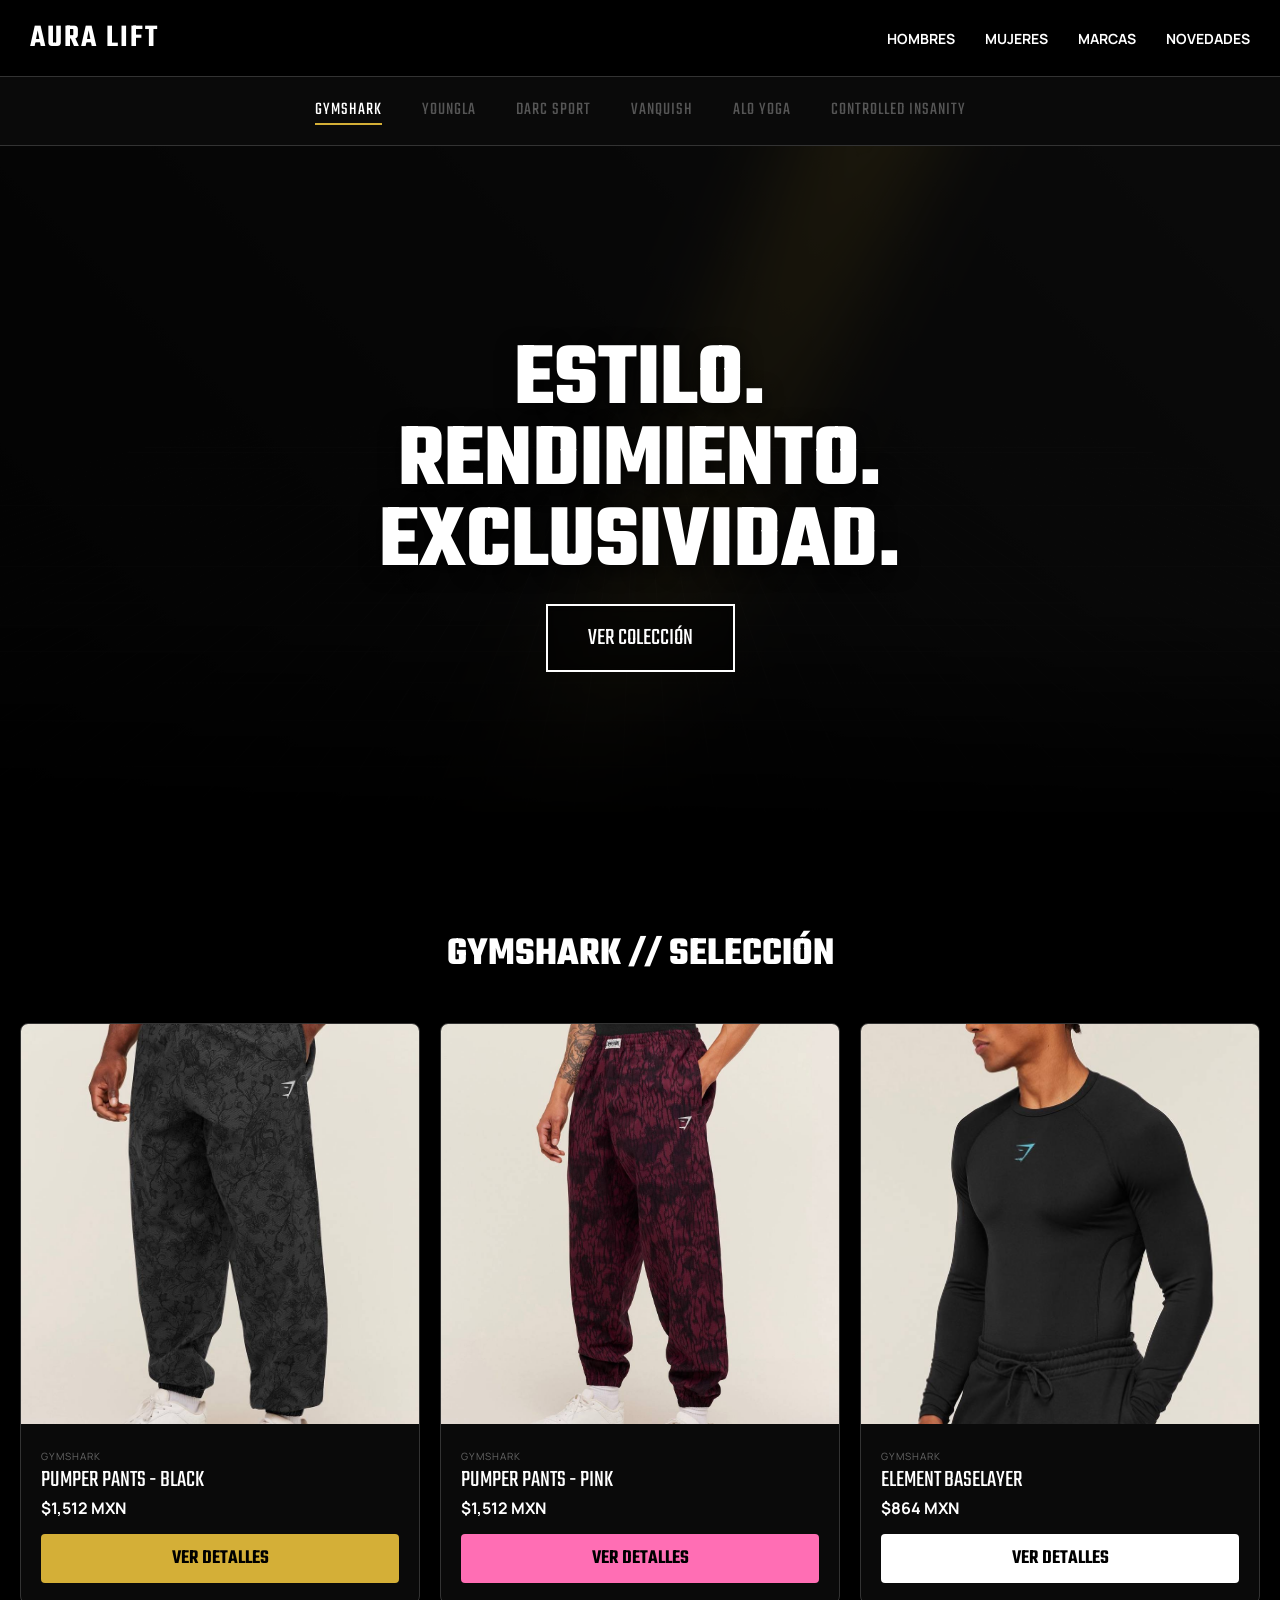
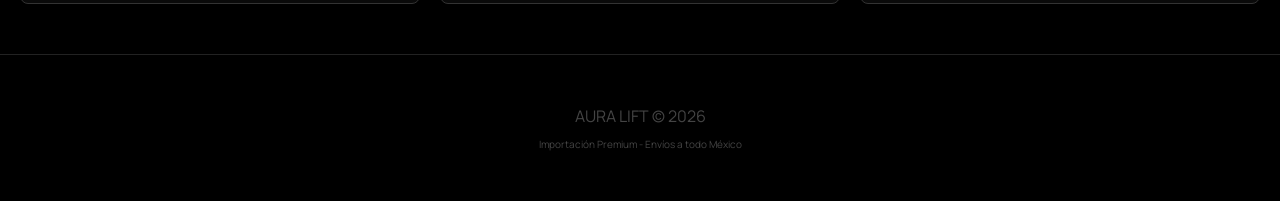
==== commit a329aa01: "Update Aura Lift Hero: Add generated dark gym background image" ====
--- a/auralift/index.html
+++ b/auralift/index.html
@@ -74,13 +74,21 @@
 
     /* === HERO === */
     .hero {
-        height: 70vh;
-        background: radial-gradient(circle at center, #1a1a1a 0%, #000 100%);
+        height: 80vh;
+        background: url('img/hero_bg.png') no-repeat center center/cover;
+        position: relative;
         display: flex; flex-direction: column; justify-content: center; align-items: center; text-align: center;
         padding: 20px;
     }
-    .hero h1 { font-family: 'Teko'; font-size: 90px; line-height: 0.9; margin-bottom: 20px; }
-    .hero-btn { border: 2px solid #fff; padding: 15px 40px; font-family: 'Teko'; font-size: 24px; text-transform: uppercase; transition: 0.3s; }
+    /* Dark Overlay for Text Readability */
+    .hero::before {
+        content: ''; position: absolute; top: 0; left: 0; width: 100%; height: 100%;
+        background: rgba(0,0,0,0.6); z-index: 1;
+    }
+    .hero h1, .hero p, .hero-btn { position: relative; z-index: 2; }
+
+    .hero h1 { font-family: 'Teko'; font-size: 90px; line-height: 0.9; margin-bottom: 20px; text-shadow: 0 5px 20px rgba(0,0,0,0.8); }
+    .hero-btn { border: 2px solid #fff; padding: 15px 40px; font-family: 'Teko'; font-size: 24px; text-transform: uppercase; transition: 0.3s; background: rgba(0,0,0,0.5); backdrop-filter: blur(5px); }
     .hero-btn:hover { background: #fff; color: #000; }
 
     /* === PRODUCT GRID === */
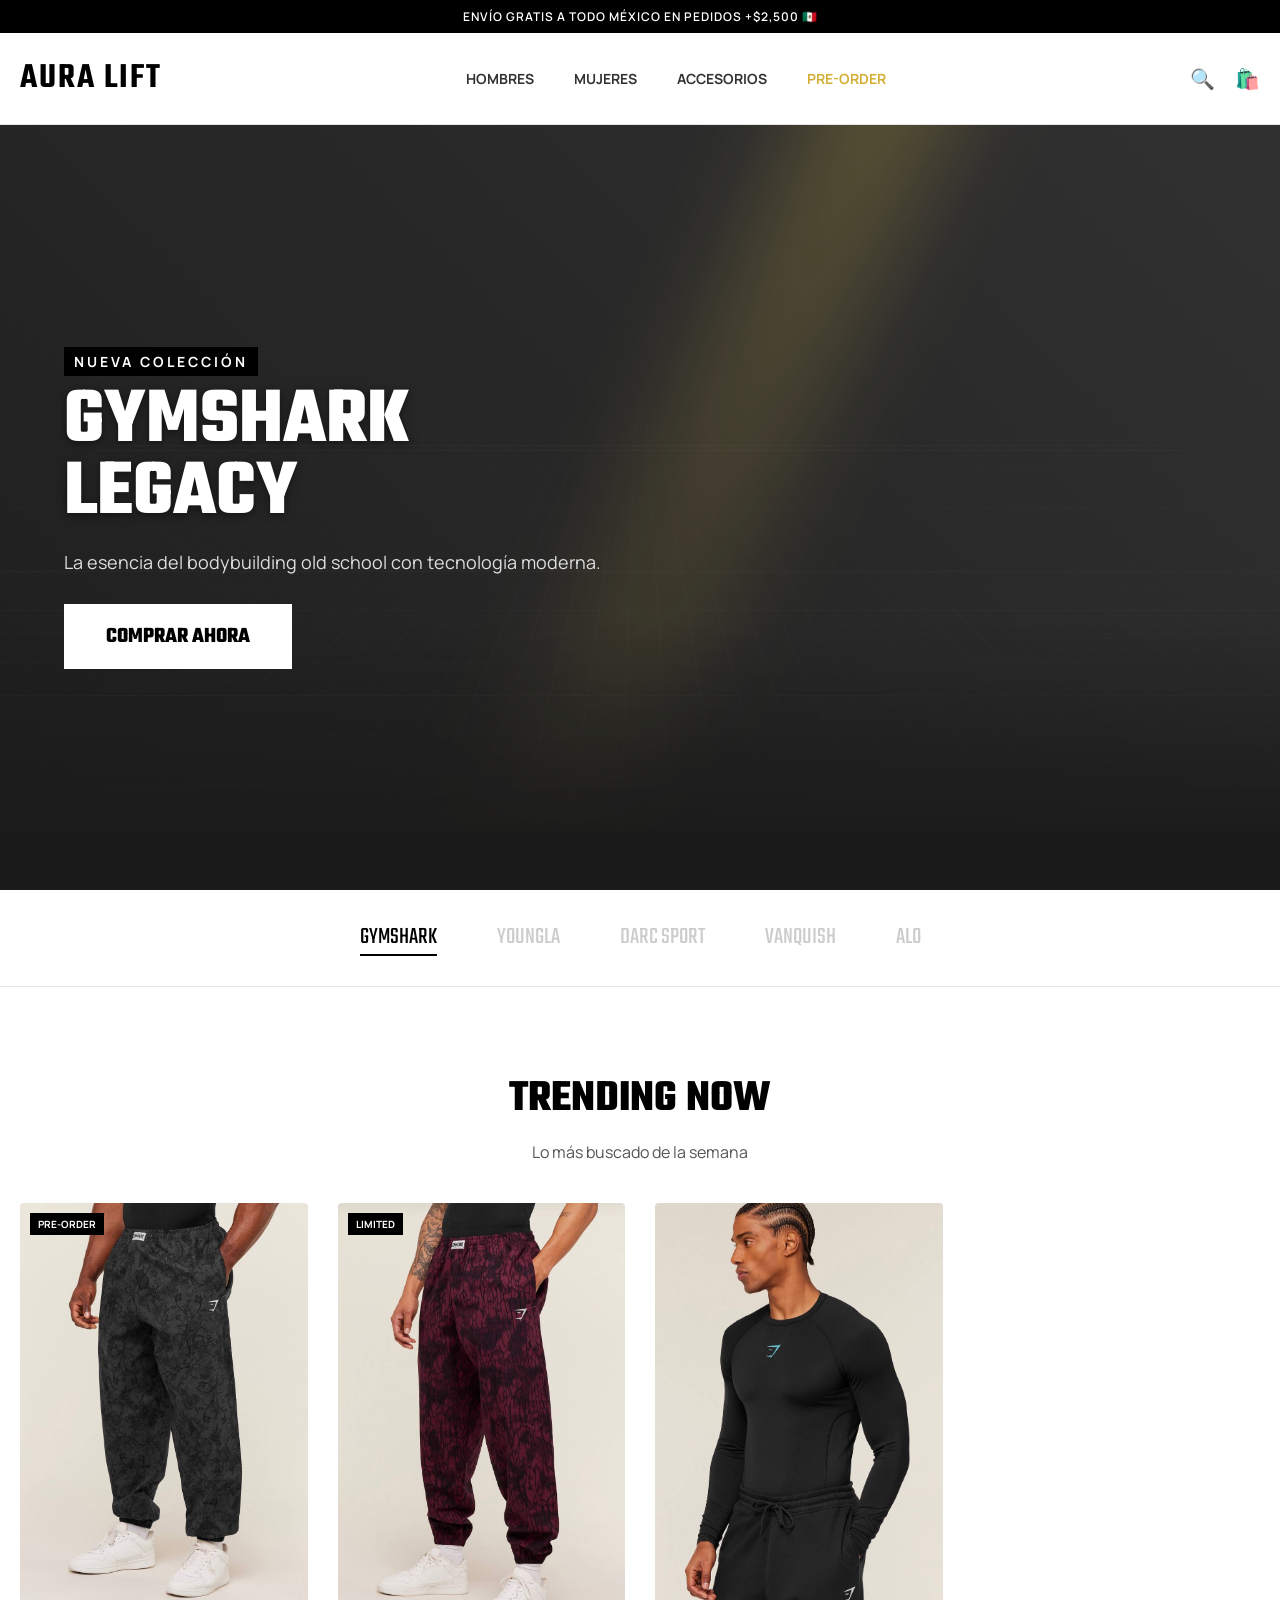
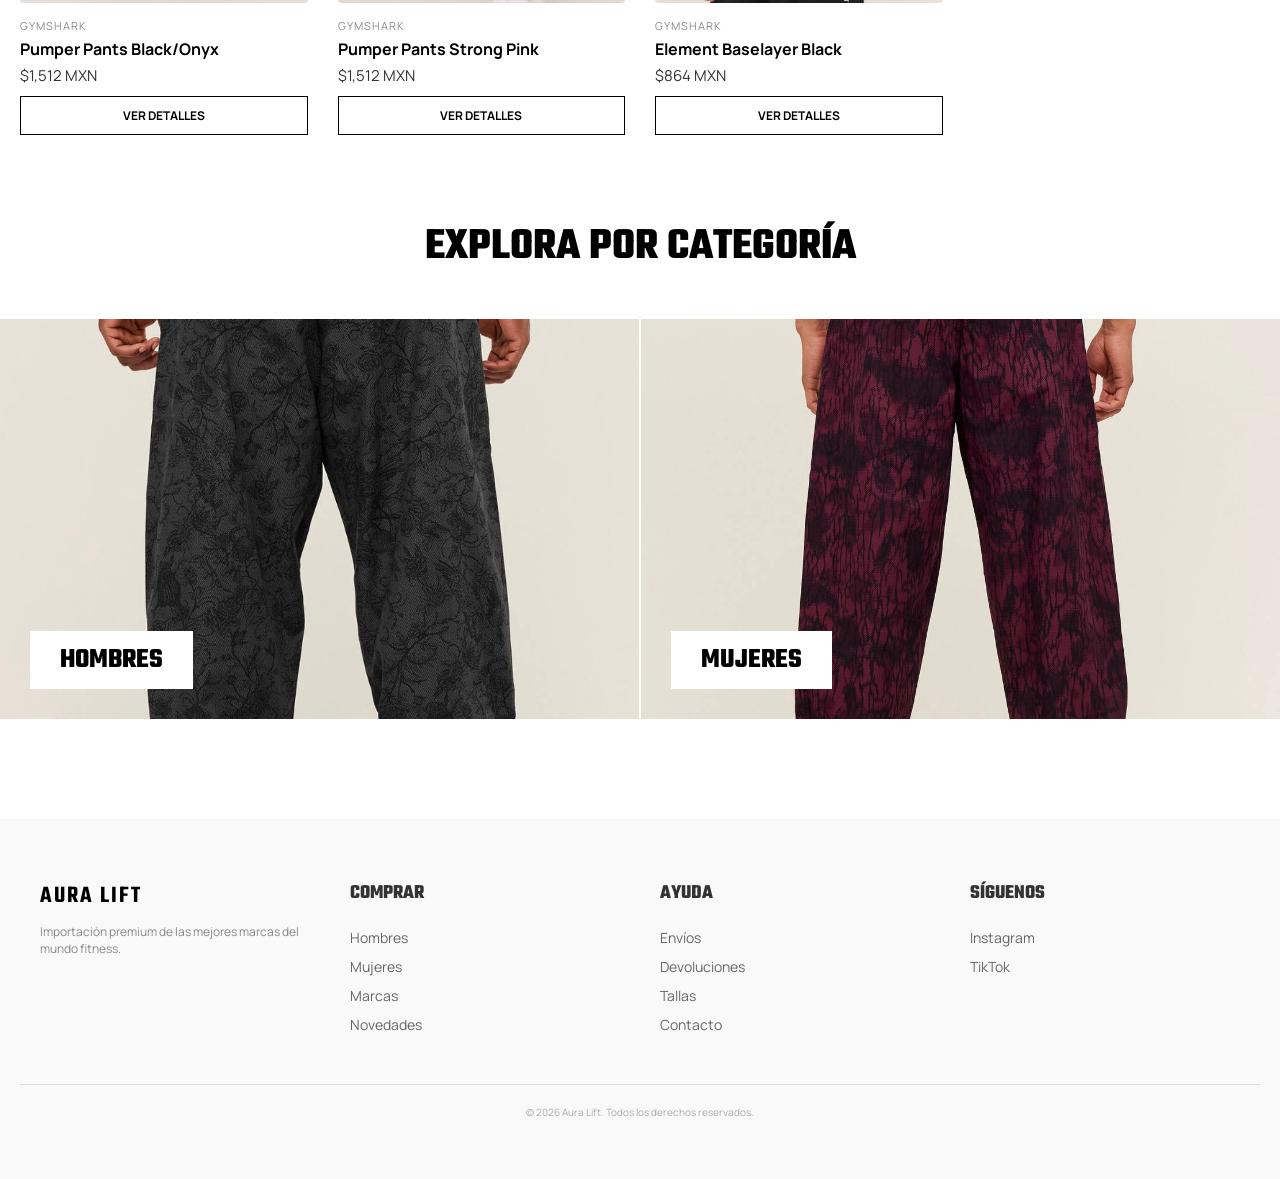
==== commit 18d59fec: "Major Aura Lift Redesign: White Mode, VQ Fit inspired layout, Mega Menu, and Hero" ====
--- a/auralift/index.html
+++ b/auralift/index.html
@@ -8,230 +8,203 @@
     @import url('https://fonts.googleapis.com/css2?family=Teko:wght@300;500;600&family=Manrope:wght@300;500;700&display=swap');
 
     :root {
-        --bg-dark: #000;
-        --text-main: #fff;
+        --bg-color: #ffffff;
+        --text-main: #000000;
+        --text-light: #555555;
+        --accent: #000000;
+        --border: #e5e5e5;
         --gold: #D4AF37;
-        --gray: #1a1a1a;
-        --border: #333;
     }
 
     * { box-sizing: border-box; margin: 0; padding: 0; }
-    body { background-color: var(--bg-dark); color: var(--text-main); font-family: 'Manrope', sans-serif; overflow-x: hidden; }
+    body { background-color: var(--bg-color); color: var(--text-main); font-family: 'Manrope', sans-serif; overflow-x: hidden; }
     a { text-decoration: none; color: inherit; }
 
-    /* === HEADER & MEGA MENU === */
+    /* === TOP BAR === */
+    .top-bar { background: #000; color: #fff; text-align: center; padding: 8px; font-size: 12px; font-weight: 600; letter-spacing: 1px; }
+
+    /* === HEADER === */
     header {
-        background: rgba(0,0,0,0.95);
+        background: #fff;
         border-bottom: 1px solid var(--border);
         position: sticky;
         top: 0;
         z-index: 1000;
-    }
-    
-    .nav-bar {
+        padding: 20px 0;
+    }
+    
+    .nav-container {
         display: flex; justify-content: space-between; align-items: center;
-        padding: 15px 30px;
-        max-width: 1400px; margin: 0 auto;
-    }
-    
-    .logo { font-family: 'Teko'; font-size: 32px; letter-spacing: 2px; font-weight: 600; }
-    
-    .nav-links { display: flex; gap: 30px; }
-    .nav-item { font-size: 14px; text-transform: uppercase; font-weight: 700; cursor: pointer; position: relative; padding: 10px 0; }
-    .nav-item:hover { color: var(--gold); }
-
-    /* Mega Menu */
-    .mega-menu {
-        position: absolute;
-        top: 100%; left: 0; width: 100%;
-        background: #0a0a0a;
-        border-bottom: 1px solid var(--border);
-        display: none;
-        padding: 40px;
-        grid-template-columns: repeat(4, 1fr);
-        gap: 20px;
-        z-index: 1001;
-    }
-    .nav-item:hover .mega-menu { display: grid; }
-    
-    .menu-col h4 { font-family: 'Teko'; font-size: 20px; color: var(--gold); margin-bottom: 15px; }
-    .menu-col ul { list-style: none; }
-    .menu-col li { margin-bottom: 8px; font-size: 13px; color: #aaa; cursor: pointer; transition: 0.2s; }
-    .menu-col li:hover { color: #fff; transform: translateX(5px); }
-
-    /* Mobile Menu Icon */
-    .mobile-menu-btn { display: none; font-size: 24px; cursor: pointer; }
-
-    /* === BRANDS BAR === */
-    .brands-bar {
-        display: flex; justify-content: center; gap: 40px; padding: 20px;
-        background: #0a0a0a; border-bottom: 1px solid var(--border);
-        overflow-x: auto;
-    }
-    .brand-logo { font-family: 'Teko'; font-size: 18px; color: #555; text-transform: uppercase; letter-spacing: 1px; white-space: nowrap; cursor: pointer; transition: 0.3s; }
-    .brand-logo:hover { color: #fff; }
-    .brand-logo.active { color: #fff; border-bottom: 2px solid var(--gold); }
-
-    /* === HERO === */
+        max-width: 1400px; margin: 0 auto; padding: 0 20px;
+    }
+    
+    .logo { font-family: 'Teko'; font-size: 36px; letter-spacing: 2px; font-weight: 600; color: #000; }
+    
+    .nav-links { display: flex; gap: 40px; }
+    .nav-item { font-size: 14px; text-transform: uppercase; font-weight: 700; cursor: pointer; color: #333; transition: 0.2s; }
+    .nav-item:hover { color: #000; }
+
+    .nav-icons { display: flex; gap: 20px; font-size: 20px; }
+
+    /* === HERO SLIDER (Static for now) === */
     .hero {
-        height: 80vh;
-        background: url('img/hero_bg.png') no-repeat center center/cover;
+        height: 85vh;
+        background: url('img/hero_bg.png') no-repeat center center/cover; /* Placeholder until new light image */
         position: relative;
-        display: flex; flex-direction: column; justify-content: center; align-items: center; text-align: center;
-        padding: 20px;
-    }
-    /* Dark Overlay for Text Readability */
+        display: flex; flex-direction: column; justify-content: center; align-items: flex-start;
+        padding: 0 5%;
+    }
+    /* Light Overlay */
     .hero::before {
         content: ''; position: absolute; top: 0; left: 0; width: 100%; height: 100%;
-        background: rgba(0,0,0,0.6); z-index: 1;
-    }
-    .hero h1, .hero p, .hero-btn { position: relative; z-index: 2; }
-
-    .hero h1 { font-family: 'Teko'; font-size: 90px; line-height: 0.9; margin-bottom: 20px; text-shadow: 0 5px 20px rgba(0,0,0,0.8); }
-    .hero-btn { border: 2px solid #fff; padding: 15px 40px; font-family: 'Teko'; font-size: 24px; text-transform: uppercase; transition: 0.3s; background: rgba(0,0,0,0.5); backdrop-filter: blur(5px); }
-    .hero-btn:hover { background: #fff; color: #000; }
-
-    /* === PRODUCT GRID === */
-    .section-header { text-align: center; margin: 60px 0 40px 0; }
-    .section-title { font-family: 'Teko'; font-size: 40px; }
-    
+        background: rgba(255,255,255,0.1); z-index: 1; /* Lighter overlay */
+    }
+    
+    .hero-content { position: relative; z-index: 2; max-width: 600px; }
+    .hero-subtitle { font-size: 14px; letter-spacing: 3px; font-weight: bold; margin-bottom: 10px; background: #000; color: #fff; display: inline-block; padding: 5px 10px; }
+    .hero h1 { font-family: 'Teko'; font-size: 80px; line-height: 0.9; margin-bottom: 20px; color: #fff; text-shadow: 0 2px 10px rgba(0,0,0,0.5); }
+    .hero-btn { 
+        background: #fff; color: #000; padding: 15px 40px; font-family: 'Teko'; font-size: 22px; 
+        text-transform: uppercase; font-weight: bold; display: inline-block; transition: 0.3s;
+        border: 2px solid #fff;
+    }
+    .hero-btn:hover { background: transparent; color: #fff; }
+
+    /* === BRANDS STRIP === */
+    .brands-strip {
+        padding: 30px 0; border-bottom: 1px solid var(--border); overflow-x: auto;
+        display: flex; justify-content: center; gap: 60px;
+    }
+    .brand-name { font-family: 'Teko'; font-size: 24px; color: #ccc; transition: 0.3s; cursor: pointer; }
+    .brand-name:hover { color: #000; }
+    .brand-name.active { color: #000; border-bottom: 2px solid #000; }
+
+    /* === CATEGORIES GRID === */
+    .categories {
+        display: grid; grid-template-columns: repeat(2, 1fr); gap: 2px;
+        margin-bottom: 50px;
+    }
+    .cat-item {
+        height: 400px; background: #f5f5f5; display: flex; align-items: center; justify-content: center;
+        position: relative; overflow: hidden; cursor: pointer;
+    }
+    .cat-item:hover img { transform: scale(1.05); }
+    .cat-img { width: 100%; height: 100%; object-fit: cover; transition: 0.5s; }
+    .cat-overlay {
+        position: absolute; bottom: 30px; left: 30px;
+        background: #fff; padding: 15px 30px;
+    }
+    .cat-title { font-family: 'Teko'; font-size: 28px; margin: 0; line-height: 1; }
+
+    /* === PRODUCT SECTION === */
+    .section-header { text-align: center; margin: 80px 0 40px; }
+    .section-title { font-family: 'Teko'; font-size: 45px; text-transform: uppercase; margin-bottom: 10px; }
+    .section-subtitle { color: var(--text-light); font-size: 16px; }
+
     .product-grid {
         display: grid;
-        grid-template-columns: repeat(auto-fill, minmax(300px, 1fr));
-        gap: 20px;
-        max-width: 1400px;
-        margin: 0 auto;
-        padding: 0 20px;
-    }
-
-    .card { background: #0a0a0a; border: 1px solid var(--border); transition: 0.3s; border-radius: 8px; overflow: hidden; }
-    .card:hover { border-color: #555; transform: translateY(-5px); }
-    
-    .card-img { width: 100%; height: 400px; object-fit: cover; }
-    
-    .card-info { padding: 20px; }
-    .card-brand { font-size: 10px; color: #666; text-transform: uppercase; letter-spacing: 1px; }
-    .card-title { font-family: 'Teko'; font-size: 24px; margin: 5px 0; line-height: 1; }
-    .card-price { font-size: 16px; font-weight: bold; margin-bottom: 15px; }
+        grid-template-columns: repeat(auto-fill, minmax(280px, 1fr));
+        gap: 30px;
+        max-width: 1400px; margin: 0 auto; padding: 0 20px;
+    }
+
+    .card { cursor: pointer; }
+    .card-img-container {
+        position: relative; overflow: hidden; border-radius: 4px; background: #f0f0f0;
+        height: 400px; margin-bottom: 15px;
+    }
+    .card-img { width: 100%; height: 100%; object-fit: cover; transition: 0.3s; }
+    .card:hover .card-img { transform: scale(1.03); }
+    
+    .card-badge {
+        position: absolute; top: 10px; left: 10px;
+        background: #000; color: #fff; font-size: 10px; padding: 4px 8px; font-weight: bold;
+    }
+
+    .card-details { text-align: left; }
+    .card-brand { font-size: 11px; color: #888; text-transform: uppercase; letter-spacing: 1px; margin-bottom: 5px; }
+    .card-title { font-family: 'Manrope'; font-weight: 700; font-size: 16px; margin-bottom: 5px; }
+    .card-price { font-family: 'Manrope'; font-weight: 400; font-size: 15px; color: #333; }
     .card-btn {
-        display: block; width: 100%; text-align: center;
-        background: var(--gold); color: #000; font-family: 'Teko'; font-size: 20px;
-        padding: 10px; text-decoration: none; text-transform: uppercase; font-weight: 600;
-        border-radius: 4px;
-    }
-
-    /* === RESPONSIVE === */
+        margin-top: 10px; display: block; width: 100%; padding: 10px;
+        border: 1px solid #000; background: transparent; color: #000;
+        text-align: center; font-size: 12px; font-weight: 700; text-transform: uppercase;
+        transition: 0.2s;
+    }
+    .card-btn:hover { background: #000; color: #fff; }
+
+    /* === FOOTER === */
+    footer { background: #f9f9f9; padding: 60px 20px; margin-top: 100px; color: #333; }
+    .footer-grid { display: grid; grid-template-columns: repeat(4, 1fr); max-width: 1200px; margin: 0 auto; gap: 40px; }
+    .footer-col h4 { font-family: 'Teko'; font-size: 20px; margin-bottom: 20px; }
+    .footer-col ul { list-style: none; }
+    .footer-col li { margin-bottom: 10px; font-size: 14px; color: #666; cursor: pointer; }
+    .footer-col li:hover { color: #000; }
+
     @media (max-width: 768px) {
-        .nav-links { display: none; } /* Mobile menu simplified for now */
-        .mobile-menu-btn { display: block; }
+        .nav-links { display: none; }
         .hero h1 { font-size: 50px; }
-        .product-grid { grid-template-columns: 1fr; }
-        .mega-menu { position: static; display: none; }
+        .categories { grid-template-columns: 1fr; }
+        .footer-grid { grid-template-columns: 1fr; text-align: center; }
+        .brands-strip { justify-content: flex-start; padding: 20px; }
     }
 </style>
 </head>
 <body>
 
-<!-- NAVIGATION -->
+<div class="top-bar">ENVÍO GRATIS A TODO MÉXICO EN PEDIDOS +$2,500 🇲🇽</div>
+
 <header>
-    <div class="nav-bar">
+    <div class="nav-container">
         <div class="logo">AURA LIFT</div>
         
         <div class="nav-links">
-            <div class="nav-item">
-                HOMBRES
-                <div class="mega-menu">
-                    <div class="menu-col">
-                        <h4>TOPS</h4>
-                        <ul>
-                            <li>T-Shirts & Tops</li>
-                            <li>Compression Fit</li>
-                            <li>Tank Tops</li>
-                            <li>Oversized</li>
-                            <li>Stringers</li>
-                        </ul>
-                    </div>
-                    <div class="menu-col">
-                        <h4>BOTTOMS</h4>
-                        <ul>
-                            <li>Shorts</li>
-                            <li>Joggers</li>
-                            <li>Underwear</li>
-                        </ul>
-                    </div>
-                    <div class="menu-col">
-                        <h4>OUTERWEAR</h4>
-                        <ul>
-                            <li>Hoodies</li>
-                            <li>Sweatshirts</li>
-                            <li>Jackets</li>
-                        </ul>
-                    </div>
-                    <div class="menu-col">
-                        <h4>EQUIPO</h4>
-                        <ul>
-                            <li>Bolsas</li>
-                            <li>Accesorios</li>
-                        </ul>
-                    </div>
-                </div>
-            </div>
-            
-            <div class="nav-item">
-                MUJERES
-                <div class="mega-menu">
-                    <div class="menu-col">
-                        <h4>TOPS</h4>
-                        <ul><li>Sports Bras</li><li>Crop Tops</li><li>Hoodies</li></ul>
-                    </div>
-                    <div class="menu-col">
-                        <h4>BOTTOMS</h4>
-                        <ul><li>Leggings</li><li>Shorts</li><li>Joggers</li></ul>
-                    </div>
-                    <div class="menu-col">
-                        <h4>EQUIPO</h4>
-                        <ul><li>Bolsas</li><li>Bandas</li></ul>
-                    </div>
-                </div>
-            </div>
-
-            <div class="nav-item">MARCAS</div>
-            <div class="nav-item">NOVEDADES</div>
-        </div>
-
-        <div class="mobile-menu-btn">☰</div>
+            <div class="nav-item">HOMBRES</div>
+            <div class="nav-item">MUJERES</div>
+            <div class="nav-item">ACCESORIOS</div>
+            <div class="nav-item" style="color:var(--gold);">PRE-ORDER</div>
+        </div>
+
+        <div class="nav-icons">
+            <span>🔍</span>
+            <span>🛍️</span>
+        </div>
     </div>
 </header>
 
-<!-- BRANDS BAR -->
-<div class="brands-bar">
-    <div class="brand-logo active">GYMSHARK</div>
-    <div class="brand-logo">YOUNGLA</div>
-    <div class="brand-logo">DARC SPORT</div>
-    <div class="brand-logo">VANQUISH</div>
-    <div class="brand-logo">ALO YOGA</div>
-    <div class="brand-logo">CONTROLLED INSANITY</div>
-</div>
-
-<!-- HERO -->
 <section class="hero">
-    <h1>ESTILO.<br>RENDIMIENTO.<br>EXCLUSIVIDAD.</h1>
-    <a href="#featured" class="hero-btn">VER COLECCIÓN</a>
+    <div class="hero-content">
+        <span class="hero-subtitle">NUEVA COLECCIÓN</span>
+        <h1>GYMSHARK<br>LEGACY</h1>
+        <p style="color:#ddd; margin-bottom:30px; font-size:18px;">La esencia del bodybuilding old school con tecnología moderna.</p>
+        <a href="#drop" class="hero-btn">COMPRAR AHORA</a>
+    </div>
 </section>
 
-<!-- PRODUCT GRID -->
-<div class="section-header" id="featured">
-    <h2 class="section-title">GYMSHARK // SELECCIÓN</h2>
+<div class="brands-strip">
+    <div class="brand-name active">GYMSHARK</div>
+    <div class="brand-name">YOUNGLA</div>
+    <div class="brand-name">DARC SPORT</div>
+    <div class="brand-name">VANQUISH</div>
+    <div class="brand-name">ALO</div>
+</div>
+
+<div class="section-header" id="drop">
+    <h2 class="section-title">TRENDING NOW</h2>
+    <p class="section-subtitle">Lo más buscado de la semana</p>
 </div>
 
 <div class="product-grid">
     
     <!-- PRODUCT 1 -->
     <div class="card">
-        <img src="img/pumper_pants_1.jpg" class="card-img">
-        <div class="card-info">
+        <div class="card-img-container">
+            <span class="card-badge">PRE-ORDER</span>
+            <img src="img/pumper_pants_1.jpg" class="card-img">
+        </div>
+        <div class="card-details">
             <div class="card-brand">GYMSHARK</div>
-            <div class="card-title">PUMPER PANTS - BLACK</div>
+            <div class="card-title">Pumper Pants Black/Onyx</div>
             <div class="card-price">$1,512 MXN</div>
             <a href="https://wa.me/528332051472?text=PumperBlack" class="card-btn">VER DETALLES</a>
         </div>
@@ -239,32 +212,70 @@
 
     <!-- PRODUCT 2 -->
     <div class="card">
-        <img src="img/pumper_pink_1.jpg" class="card-img">
-        <div class="card-info">
+        <div class="card-img-container">
+            <span class="card-badge">LIMITED</span>
+            <img src="img/pumper_pink_1.jpg" class="card-img">
+        </div>
+        <div class="card-details">
             <div class="card-brand">GYMSHARK</div>
-            <div class="card-title">PUMPER PANTS - PINK</div>
+            <div class="card-title">Pumper Pants Strong Pink</div>
             <div class="card-price">$1,512 MXN</div>
-            <a href="https://wa.me/528332051472?text=PumperPink" class="card-btn" style="background:#ff6eb4;">VER DETALLES</a>
+            <a href="https://wa.me/528332051472?text=PumperPink" class="card-btn">VER DETALLES</a>
         </div>
     </div>
 
     <!-- PRODUCT 3 -->
     <div class="card">
-        <img src="img/baselayer_1.jpg" class="card-img">
-        <div class="card-info">
+        <div class="card-img-container">
+            <img src="img/baselayer_1.jpg" class="card-img">
+        </div>
+        <div class="card-details">
             <div class="card-brand">GYMSHARK</div>
-            <div class="card-title">ELEMENT BASELAYER</div>
+            <div class="card-title">Element Baselayer Black</div>
             <div class="card-price">$864 MXN</div>
-            <a href="https://wa.me/528332051472?text=Baselayer" class="card-btn" style="background:#fff;">VER DETALLES</a>
-        </div>
-    </div>
-
-</div>
-
-<!-- FOOTER -->
-<footer style="padding:50px; text-align:center; color:#444; border-top:1px solid #222; margin-top:50px;">
-    AURA LIFT © 2026<br>
-    <div style="font-size:10px; margin-top:10px;">Importación Premium - Envíos a todo México</div>
+            <a href="https://wa.me/528332051472?text=Baselayer" class="card-btn">VER DETALLES</a>
+        </div>
+    </div>
+
+</div>
+
+<!-- CATEGORIES -->
+<div class="section-header">
+    <h2 class="section-title">EXPLORA POR CATEGORÍA</h2>
+</div>
+<div class="categories">
+    <div class="cat-item">
+        <img src="img/pumper_pants_2.jpg" class="cat-img"> <!-- Placeholder image -->
+        <div class="cat-overlay"><h3 class="cat-title">HOMBRES</h3></div>
+    </div>
+    <div class="cat-item">
+        <img src="img/pumper_pink_2.jpg" class="cat-img"> <!-- Placeholder image -->
+        <div class="cat-overlay"><h3 class="cat-title">MUJERES</h3></div>
+    </div>
+</div>
+
+<footer>
+    <div class="footer-grid">
+        <div class="footer-col">
+            <div class="logo" style="font-size:24px; margin-bottom:10px;">AURA LIFT</div>
+            <p style="font-size:12px; color:#888;">Importación premium de las mejores marcas del mundo fitness.</p>
+        </div>
+        <div class="footer-col">
+            <h4>COMPRAR</h4>
+            <ul><li>Hombres</li><li>Mujeres</li><li>Marcas</li><li>Novedades</li></ul>
+        </div>
+        <div class="footer-col">
+            <h4>AYUDA</h4>
+            <ul><li>Envíos</li><li>Devoluciones</li><li>Tallas</li><li>Contacto</li></ul>
+        </div>
+        <div class="footer-col">
+            <h4>SÍGUENOS</h4>
+            <ul><li>Instagram</li><li>TikTok</li></ul>
+        </div>
+    </div>
+    <div style="text-align:center; margin-top:40px; font-size:10px; color:#aaa; border-top:1px solid #ddd; padding-top:20px;">
+        © 2026 Aura Lift. Todos los derechos reservados.
+    </div>
 </footer>
 
 </body>
